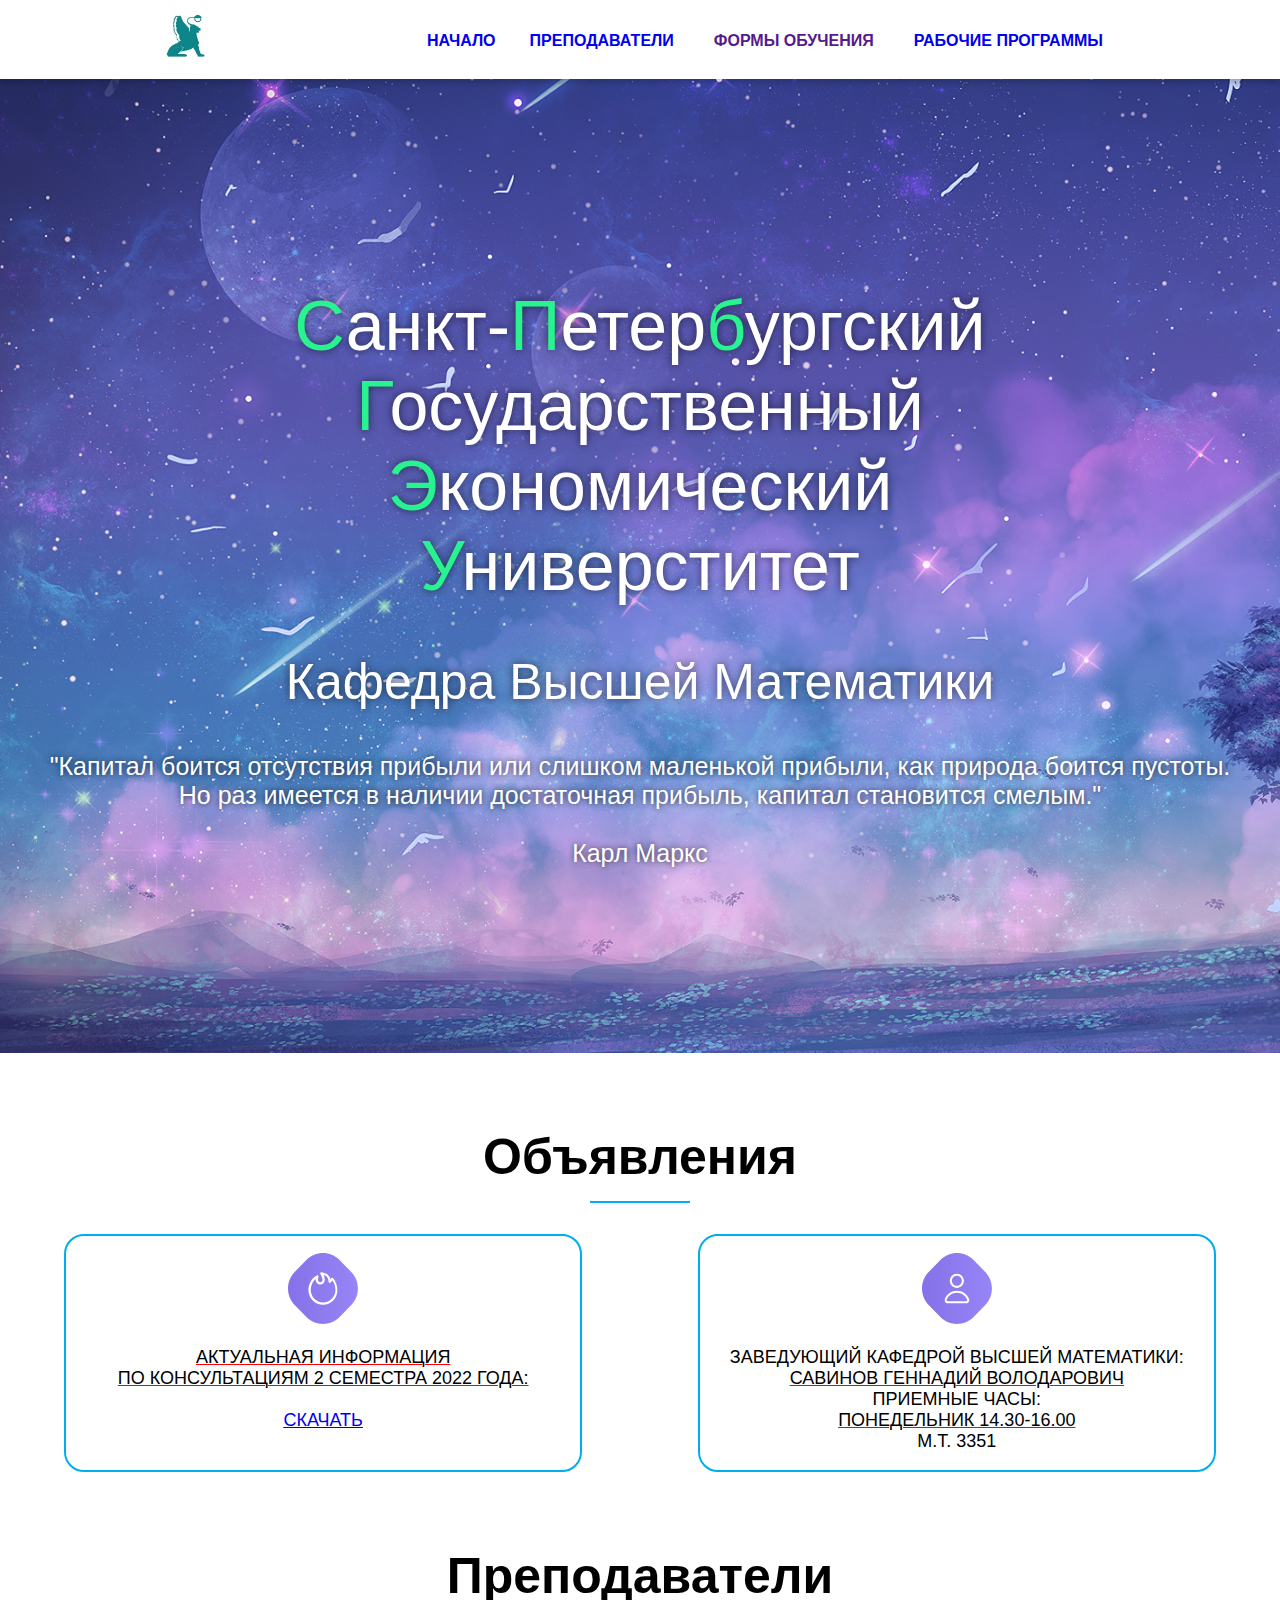
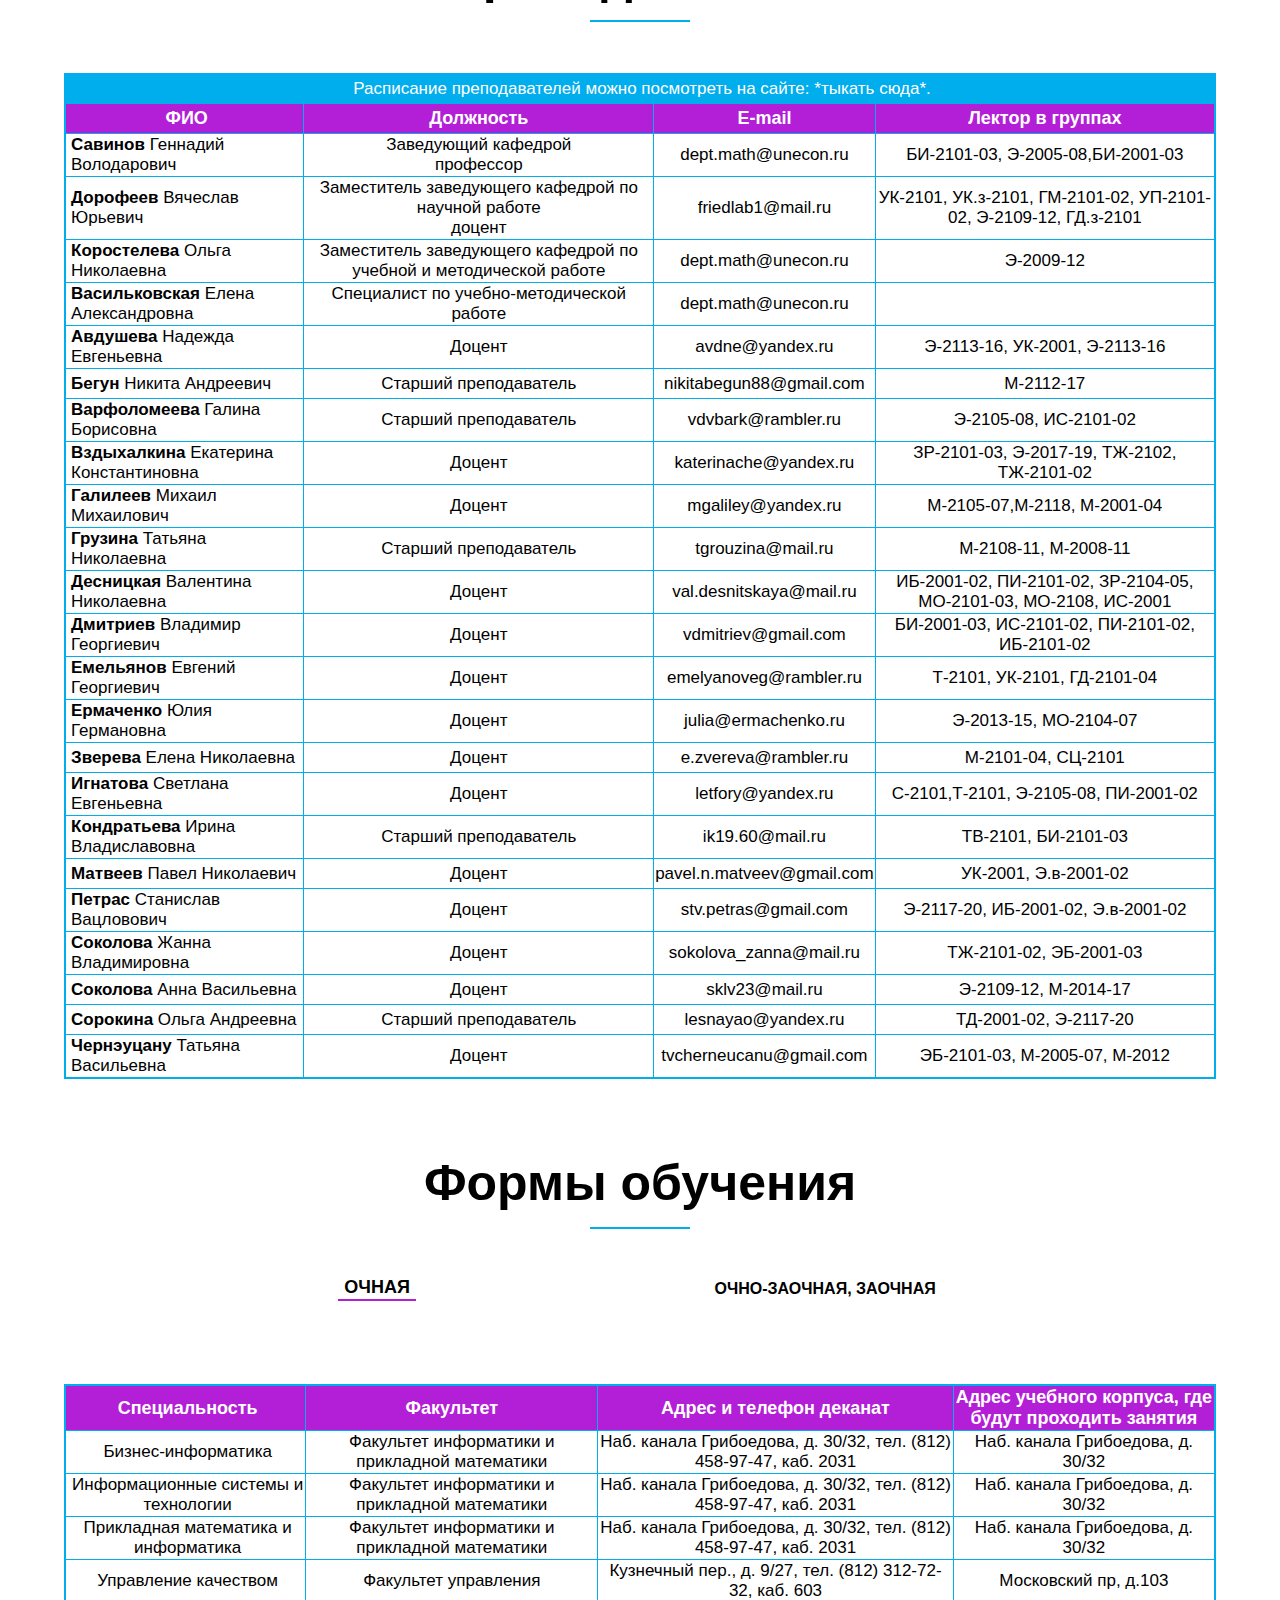
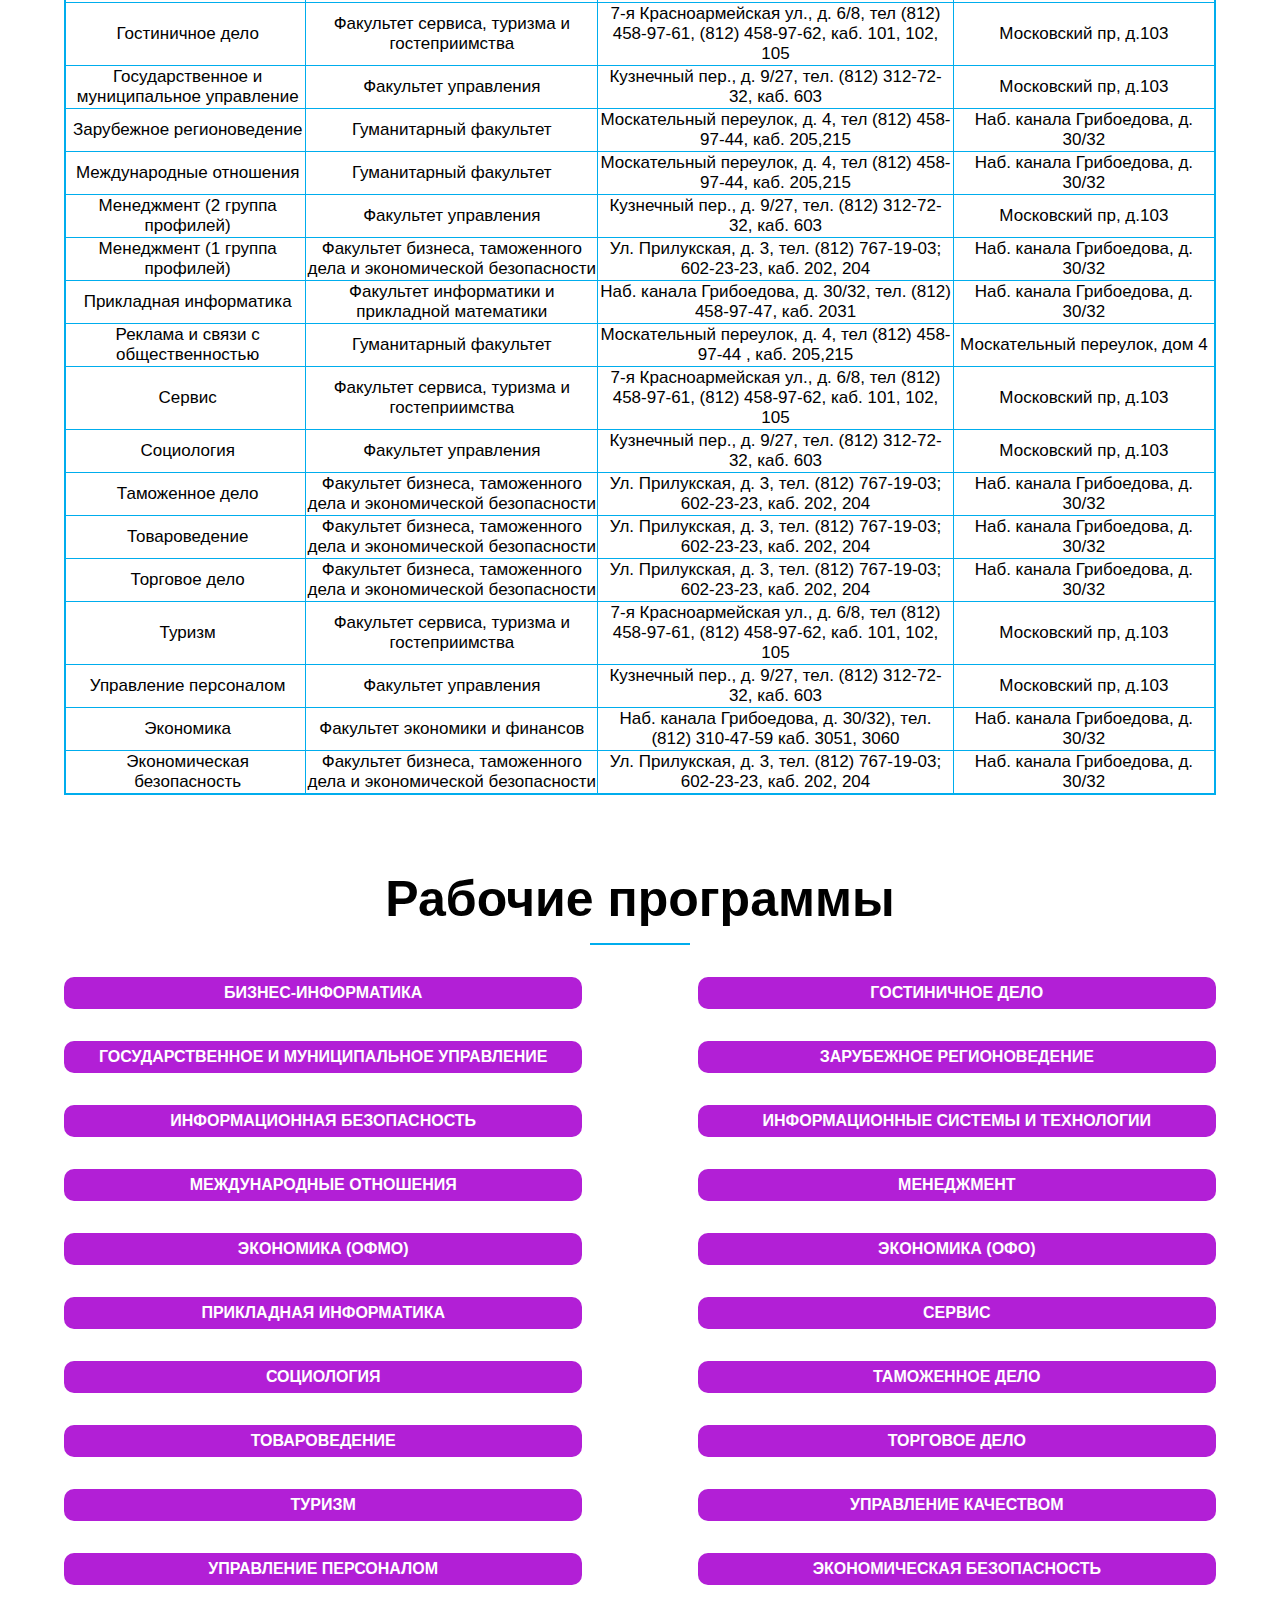
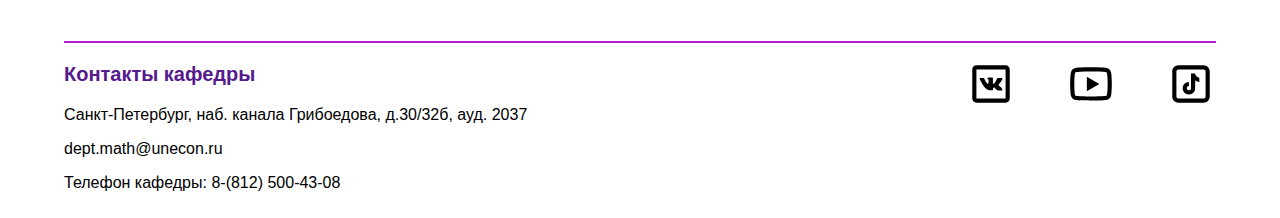
==== index.html @ 814812c2 "Update index.html" ====
<!DOCTYPE html>
<html>

<head>
  <meta charset="utf-8">
  <meta name="viewport" content="width=device-width, initial-scale=1.0">
  <meta http-equiv="X-UA-Compatible" content="IE=edge">
  <link rel="stylesheet" href="style.css">
  <title>Кафедра высшей математики СПб ГЭУ</title>
  <base target="_blank">
</head>

<body>
  <div id="welcome"></div>
  <div class="header__Container">
    <div class="header">
      <div class="header__logo">
        <img src="pictures/logo.jpg" alt="Лого" height="75">
      </div>
      <div class="header__menu">
        <ul>
          <li>
            <a href="#welcome" target="_self">Начало</a>
          </li>
          <!-- <li>
                            <a href="#raspisanie">Графики сдач</a>
                        </li> -->
          <li>
            <a href="#teachers" target="_self">Преподаватели</a>
          </li>
          <li>
            <div class="dropdown">
              <button>Формы обучения</button>
              <div class="dropdown__content">
                <a href="#educationForms" target="_self" onclick="ochnaya()">Очная</a>
                <a href="#educationForms" target="_self" onclick="zaochnaya()">Заочная</a>
                <a href="#educationForms" target="_self" onclick="zaochnaya()">Очно-заочная</a>
              </div>
            </div>

            <!--<a href="">Формы обучения</a>-->
          </li>
          <li>
            <a href="#workingPrograms" target="_self">Рабочие программы</a>
          </li>
        </ul>
      </div>
    </div>
  </div>
  <div class="welcomeText">
    <h1>
      <span class="welcomeText__Decoration">С</span>анкт-<span class="welcomeText__Decoration">П</span>етер<span
        class="welcomeText__Decoration">б</span>ургский
      <br><span class="welcomeText__Decoration">Г</span>осударственный
      <br><span class="welcomeText__Decoration">Э</span>кономический
      <br><span class="welcomeText__Decoration">У</span>ниверститет
    </h1>
    <h2>Кафедра Высшей Математики</h2>
    <p>
      "Капитал боится отсутствия прибыли или слишком маленькой прибыли, как природа боится пустоты.
      <br>Но раз имеется в наличии достаточная прибыль, капитал становится смелым."
      <br><br>Карл Маркс
    </p>
  </div>
  <!-- <div class="raspisanie" id="raspisanie">
            <h2>
              Графики сдач
            </h2>
            <div class="underlineBlock"></div>
            <div class="raspisanie__navbar">
              <ul>
                <li>
                  <button class="active">
                    График сдачи КТ
                  </button>
                </li>
                <li>
                  <button>
                    График пересдачи КТ
                  </button>
                </li>
                <li>
                  <button>
                    График пересдачи КТ за предыдущие семестры
                  </button>
                </li>
                <li>
                  <button>
                    График пересдачи экзаменов за предыдущие семестры
                  </button>
                </li>
                <li>
                  <button>
                    График пересдачи
                  </button>
                </li>
              </ul>
            </div>
        </div> -->
  <div class="ads">
    <h2>
      Объявления
    </h2>
    <div class="underlineBlock"></div>
    <div class="ads__main">
      <div class="ads__main__part">
        <img src="pictures/image01.svg" alt="">
        <!-- <h3>
                        Объявление #1
                    </h3> -->
        <p class="redUnderline">
          АКТУАЛЬНАЯ ИНФОРМАЦИЯ<br> ПО КОНСУЛЬТАЦИЯМ 2 СЕМЕСТРА 2022 ГОДА:
          <br><br><a href="documents/Консультации 2 семестр 2022.pdf">СКАЧАТЬ</a>
        </p>
      </div>
      <div class="ads__main__part">
        <img src="pictures/image04.svg" alt="">
        <!-- <h3>
                        Объявление #2
                    </h3> -->
        <p>
          ЗАВЕДУЮЩИЙ КАФЕДРОЙ ВЫСШЕЙ МАТЕМАТИКИ:<br>
          <span class="redUnderline">САВИНОВ ГЕННАДИЙ ВОЛОДАРОВИЧ</span><br>
          ПРИЕМНЫЕ ЧАСЫ:<br>
          <span class="redUnderline">ПОНЕДЕЛЬНИК 14.30-16.00</span><br>
          М.Т. 3351
        </p>
      </div>
    </div>
  </div>
  <div id="teachers"></div>
  <div class="teachers">
    <h2>
      Преподаватели
    </h2>
    <div class="underlineBlock"></div>
    <table class="teachers-table">
      <tr class="teachers-table-top">
        <td colspan="4" style="text-align: center;">Расписание преподавателей можно посмотреть на сайте: <a
            href="https://rasp.unecon.ru/raspisanie.php">*тыкать сюда*</a>.</td>
      </tr>
      <tr class="main-stroke">
        <td style="text-align: center;">ФИО</td>
        <td>Должность</td>
        <td>E-mail</td>
        <td>Лектор в группах</td>
      </tr>
      <tr>
        <td><span class="bold">Савинов</span> Геннадий Володарович</td>
        <td>Заведующий кафедрой<br>профессор</td>
        <td>dept.math@unecon.ru</td>
        <td>БИ-2101-03, Э-2005-08,БИ-2001-03 </td>
      </tr>
      <tr>
        <td><span class="bold">Дорофеев</span> Вячеслав Юрьевич</td>
        <td>Заместитель заведующего кафедрой по научной работе<br>доцент</td>
        <td>friedlab1@mail.ru</td>
        <td>УК-2101, УК.з-2101, ГМ-2101-02, УП-2101-02, Э-2109-12, ГД.з-2101</td>
      </tr>
      <tr>
        <td><span class="bold">Коростелева</span> Ольга Николаевна</td>
        <td>Заместитель заведующего кафедрой по учебной и методической работе</td>
        <td>dept.math@unecon.ru</td>
        <td>Э-2009-12</td>
      </tr>
      <tr>
        <td><span class="bold">Васильковская</span> Елена Александровна</td>
        <td>Специалист по учебно-методической работе</td>
        <td>dept.math@unecon.ru</td>
        <td></td>
      </tr>
      <tr>
        <td><span class="bold">Авдушева</span> Надежда Евгеньевна</td>
        <td>Доцент</td>
        <td>avdne@yandex.ru</td>
        <td>Э-2113-16, УК-2001, Э-2113-16</td>
      </tr>
      <tr>
        <td><span class="bold">Бегун</span> Никита Андреевич</td>
        <td>Старший преподаватель</td>
        <td>nikitabegun88@gmail.com</td>
        <td>М-2112-17</td>
      </tr>
      <tr>
        <td><span class="bold">Варфоломеева</span> Галина Борисовна</td>
        <td>Старший преподаватель</td>
        <td>vdvbark@rambler.ru</td>
        <td>Э-2105-08, ИС-2101-02</td>
      </tr>
      <tr>
        <td><span class="bold">Вздыхалкина</span> Екатерина Константиновна</td>
        <td>Доцент</td>
        <td>katerinache@yandex.ru</td>
        <td>ЗР-2101-03, Э-2017-19, ТЖ-2102, ТЖ-2101-02</td>
      </tr>
      <tr>
        <td><span class="bold">Галилеев</span> Михаил Михаилович</td>
        <td>Доцент</td>
        <td>mgaliley@yandex.ru</td>
        <td>М-2105-07,М-2118, М-2001-04</td>
      </tr>
      <tr>
        <td><span class="bold">Грузина</span> Татьяна Николаевна</td>
        <td>Старший преподаватель</td>
        <td>tgrouzina@mail.ru</td>
        <td>М-2108-11, М-2008-11</td>
      </tr>
      <tr>
        <td><span class="bold">Десницкая</span> Валентина Николаевна</td>
        <td>Доцент</td>
        <td>val.desnitskaya@mail.ru</td>
        <td>ИБ-2001-02, ПИ-2101-02, ЗР-2104-05, МО-2101-03, МО-2108, ИС-2001</td>
      </tr>
      <tr>
        <td><span class="bold">Дмитриев</span> Владимир Георгиевич</td>
        <td>Доцент</td>
        <td>vdmitriev@gmail.com</td>
        <td>БИ-2001-03, ИС-2101-02, ПИ-2101-02, ИБ-2101-02</td>
      </tr>
      <tr>
        <td><span class="bold">Емельянов</span> Евгений Георгиевич</td>
        <td>Доцент</td>
        <td>emelyanoveg@rambler.ru</td>
        <td>Т-2101, УК-2101, ГД-2101-04</td>
      </tr>
      <tr>
        <td><span class="bold">Ермаченко</span> Юлия Германовна</td>
        <td>Доцент</td>
        <td>julia@ermachenko.ru</td>
        <td>Э-2013-15, МО-2104-07</td>
      </tr>
      <tr>
        <td><span class="bold">Зверева</span> Елена Николаевна</td>
        <td>Доцент</td>
        <td>e.zvereva@rambler.ru</td>
        <td>М-2101-04, СЦ-2101</td>
      </tr>
      <tr>
        <td><span class="bold">Игнатова</span> Светлана Евгеньевна</td>
        <td>Доцент</td>
        <td>letfory@yandex.ru</td>
        <td>С-2101,Т-2101, Э-2105-08, ПИ-2001-02</td>
      </tr>
      <tr>
        <td><span class="bold">Кондратьева</span> Ирина Владиславовна</td>
        <td>Старший преподаватель</td>
        <td>ik19.60@mail.ru</td>
        <td>ТВ-2101, БИ-2101-03</td>
      </tr>
      <tr>
        <td><span class="bold">Матвеев</span> Павел Николаевич</td>
        <td>Доцент</td>
        <td>pavel.n.matveev@gmail.com</td>
        <td>УК-2001, Э.в-2001-02</td>
      </tr>
      <tr>
        <td><span class="bold">Петрас</span> Станислав Вацловович</td>
        <td>Доцент</td>
        <td>stv.petras@gmail.com</td>
        <td>Э-2117-20, ИБ-2001-02, Э.в-2001-02</td>
      </tr>
      <tr>
        <td><span class="bold">Соколова</span> Жанна Владимировна</td>
        <td>Доцент</td>
        <td>sokolova_zanna@mail.ru</td>
        <td>ТЖ-2101-02, ЭБ-2001-03</td>
      </tr>
      <tr>
        <td><span class="bold">Соколова</span> Анна Васильевна</td>
        <td>Доцент</td>
        <td>sklv23@mail.ru</td>
        <td>Э-2109-12, М-2014-17</td>
      </tr>
      <tr>
        <td><span class="bold">Сорокина</span> Ольга Андреевна</td>
        <td>Старший преподаватель</td>
        <td>lesnayao@yandex.ru</td>
        <td>ТД-2001-02, Э-2117-20</td>
      </tr>
      <tr>
        <td><span class="bold">Чернэуцану</span> Татьяна Васильевна</td>
        <td>Доцент</td>
        <td>tvcherneucanu@gmail.com</td>
        <td>ЭБ-2101-03, М-2005-07, М-2012</td>
      </tr>
    </table>
    <table class="teachers-table2">
      <tr class="main-stroke">
        <td>
          <p>ФИО</p>
          <p>Должность</p>
          <p>E-mail</p>
          <p>Лектор в группах</p>
        </td>
        <tr>
          <td>
            <p>Савинов Геннадий Володарович</p>
            <p><img src="pictures/icons-portfel.png" alt="">Заведующий кафедрой профессор</p>
            <p><img src="pictures/icons-email.png" alt="">dept.math@unecon.ru</p>
            <p><img src="pictures/icons-news.png" alt="">БИ-2101-03, Э-2005-08,БИ-2001-03</p>
          </td>
        </tr>
        <tr>
          <td>
            <p>Дорофеев Вячеслав Юрьевич</p>
            <p><img src="pictures/icons-portfel.png" alt="">Заместитель заведующего кафедрой по научной работе доцент</p>
            <p><img src="pictures/icons-email.png" alt="">friedlab1@mail.ru</p>
            <p><img src="pictures/icons-news.png" alt="">УК-2101, УК.з-2101, ГМ-2101-02, УП-2101-02, Э-2109-12, ГД.з-2101</p>
          </td>
        </tr>
        <tr>
          <td>
            <p>Коростелева Ольга Николаевна</p>
            <p><img src="pictures/icons-portfel.png" alt="">Заместитель заведующего кафедрой по учебной и методической работе</p>
            <p><img src="pictures/icons-email.png" alt="">dept.math@unecon.ru</p>
            <p><img src="pictures/icons-news.png" alt="">Э-2009-12</p>
          </td>
        </tr>
        <tr>
          <td>
            <p>Васильковская Елена Александровна</p>
            <p><img src="pictures/icons-portfel.png" alt="">Специалист по учебно-методической работе</p>
            <p><img src="pictures/icons-email.png" alt="">dept.math@unecon.ru</p>
            <!-- <p><img src="pictures/icons-news.png" alt=""></p> -->
          </td>
        </tr>
        <tr>
          <td>
            <p>Авдушева Надежда Евгеньевна</p>
            <p><img src="pictures/icons-portfel.png" alt="">Доцент</p>
            <p><img src="pictures/icons-email.png" alt="">avdne@yandex.ru</p>
            <p><img src="pictures/icons-news.png" alt="">Э-2113-16, УК-2001, Э-2113-16</p>
          </td>
        </tr>
        <tr>
          <td>
            <p>Бегун Никита Андреевич</p>
            <p><img src="pictures/icons-portfel.png" alt="">Старший преподаватель</p>
            <p><img src="pictures/icons-email.png" alt="">nikitabegun88@gmail.com</p>
            <p><img src="pictures/icons-news.png" alt="">М-2112-17</p>
          </td>
        </tr>
        <tr>
          <td>
            <p>Варфоломеева Галина Борисовна</p>
            <p><img src="pictures/icons-portfel.png" alt="">Старший преподаватель	</p>
            <p><img src="pictures/icons-email.png" alt="">vdvbark@rambler.ru</p>
            <p><img src="pictures/icons-news.png" alt="">Э-2105-08, ИС-2101-02</p>
          </td>
        </tr>
        <tr>
          <td>
            <p>Вздыхалкина Екатерина Константиновна</p>
            <p><img src="pictures/icons-portfel.png" alt="">Доцент</p>
            <p><img src="pictures/icons-email.png" alt="">katerinache@yandex.ru</p>
            <p><img src="pictures/icons-news.png" alt="">ЗР-2101-03, Э-2017-19, ТЖ-2102, ТЖ-2101-02</p>
          </td>
        </tr>
        <tr>
          <td>
            <p>Галилеев Михаил Михаилович</p>
            <p><img src="pictures/icons-portfel.png" alt="">Доцент</p>
            <p><img src="pictures/icons-email.png" alt="">mgaliley@yandex.ru</p>
            <p><img src="pictures/icons-news.png" alt="">М-2105-07,М-2118, М-2001-04</p>
          </td>
        </tr>
        <tr>
          <td>
            <p>Грузина Татьяна Николаевна</p>
            <p><img src="pictures/icons-portfel.png" alt="">Старший преподаватель</p>
            <p><img src="pictures/icons-email.png" alt="">tgrouzina@mail.ru</p>
            <p><img src="pictures/icons-news.png" alt="">М-2108-11, М-2008-11</p>
          </td>
        </tr>
        <tr>
          <td>
            <p>Десницкая Валентина Николаевна</p>
            <p><img src="pictures/icons-portfel.png" alt="">Доцент</p>
            <p><img src="pictures/icons-email.png" alt="">val.desnitskaya@mail.ru</p>
            <p><img src="pictures/icons-news.png" alt="">ИБ-2001-02, ПИ-2101-02, ЗР-2104-05, МО-2101-03, МО-2108, ИС-2001</p>
          </td>
        </tr>
        <tr>
          <td>
            <p>Дмитриев Владимир Георгиевич</p>
            <p><img src="pictures/icons-portfel.png" alt="">Доцент</p>
            <p><img src="pictures/icons-email.png" alt="">vdmitriev@gmail.com	</p>
            <p><img src="pictures/icons-news.png" alt="">БИ-2001-03, ИС-2101-02, ПИ-2101-02, ИБ-2101-02</p>
          </td>
        </tr>
        <tr>
          <td>
            <p>Емельянов Евгений Георгиевич</p>
            <p><img src="pictures/icons-portfel.png" alt="">Доцент</p>
            <p><img src="pictures/icons-email.png" alt="">emelyanoveg@rambler.ru</p>
            <p><img src="pictures/icons-news.png" alt="">Т-2101, УК-2101, ГД-2101-04</p>
          </td>
        </tr>
        <tr>
          <td>
            <p>Ермаченко Юлия Германовна</p>
            <p><img src="pictures/icons-portfel.png" alt="">Доцент</p>
            <p><img src="pictures/icons-email.png" alt="">julia@ermachenko.ru</p>
            <p><img src="pictures/icons-news.png" alt="">Э-2013-15, МО-2104-07</p>
          </td>
        </tr>
        <tr>
          <td>
            <p>Зверева Елена Николаевна</p>
            <p><img src="pictures/icons-portfel.png" alt="">Доцент</p>
            <p><img src="pictures/icons-email.png" alt="">e.zvereva@rambler.ru</p>
            <p><img src="pictures/icons-news.png" alt="">М-2101-04, СЦ-2101</p>
          </td>
        </tr>
        <tr>
          <td>
            <p>Игнатова Светлана Евгеньевна</p>
            <p><img src="pictures/icons-portfel.png" alt="">Доцент</p>
            <p><img src="pictures/icons-email.png" alt="">letfory@yandex.ru</p>
            <p><img src="pictures/icons-news.png" alt="">С-2101,Т-2101, Э-2105-08, ПИ-2001-02</p>
          </td>
        </tr>
        <tr>
          <td>
            <p>Кондратьева Ирина Владиславовна</p>
            <p><img src="pictures/icons-portfel.png" alt="">Старший преподаватель</p>
            <p><img src="pictures/icons-email.png" alt="">ik19.60@mail.ru</p>
            <p><img src="pictures/icons-news.png" alt="">ТВ-2101, БИ-2101-03</p>
          </td>
        </tr>
        <tr>
          <td>
            <p>Матвеев Павел Николаевич</p>
            <p><img src="pictures/icons-portfel.png" alt="">Доцент</p>
            <p><img src="pictures/icons-email.png" alt="">pavel.n.matveev@gmail.com</p>
            <p><img src="pictures/icons-news.png" alt="">УК-2001, Э.в-2001-02</p>
          </td>
        </tr>
        <tr>
          <td>
            <p>Петрас Станислав Вацловович</p>
            <p><img src="pictures/icons-portfel.png" alt="">Доцент</p>
            <p><img src="pictures/icons-email.png" alt="">stv.petras@gmail.com</p>
            <p><img src="pictures/icons-news.png" alt="">Э-2117-20, ИБ-2001-02, Э.в-2001-02</p>
          </td>
        </tr>
        <tr>
          <td>
            <p>Соколова Жанна Владимировна</p>
            <p><img src="pictures/icons-portfel.png" alt="">Доцент</p>
            <p><img src="pictures/icons-email.png" alt="">sokolova_zanna@mail.ru</p>
            <p><img src="pictures/icons-news.png" alt="">ТЖ-2101-02, ЭБ-2001-03</p>
          </td>
        </tr>
        <tr>
          <td>
            <p>Соколова Анна Васильевна</p>
            <p><img src="pictures/icons-portfel.png" alt="">Доцент</p>
            <p><img src="pictures/icons-email.png" alt="">sklv23@mail.ru</p>
            <p><img src="pictures/icons-news.png" alt="">Э-2109-12, М-2014-17</p>
          </td>
        </tr>
        <tr>
          <td>
            <p>Сорокина Ольга Андреевна</p>
            <p><img src="pictures/icons-portfel.png" alt="">Старший преподаватель</p>
            <p><img src="pictures/icons-email.png" alt="">lesnayao@yandex.ru</p>
            <p><img src="pictures/icons-news.png" alt="">ТД-2001-02, Э-2117-20</p>
          </td>
        </tr>
        <tr>
          <td>
            <p>Чернэуцану Татьяна Васильевна</p>
            <p><img src="pictures/icons-portfel.png" alt="">Доцент</p>
            <p><img src="pictures/icons-email.png" alt="">Доцент</p>
            <p><img src="pictures/icons-news.png" alt="">ЭБ-2101-03, М-2005-07, М-2012</p>
          </td>
        </tr>
      </tr>
    </table>
  </div>
  <div id="educationForms"></div>
  <div class="educationForms">
    <h2>
      Формы обучения
    </h2>
    <div class="underlineBlock"></div>
    <div class="educationForms__navbar">
      <button id="ochnaya" class="educationForms__navbar__button" onclick="ochnaya()">Очная</button>
      <button id="zaochnaya" class="educationForms__navbar__button nonActiveButton" onclick="zaochnaya()">Очно-заочная,
        заочная</button>
    </div>
    <div class="ochnaya" id="ochnaya__info">
      <table class="ochnaya-table">
        <tr class="main-stroke">
          <td>Специальность</td>
          <td>Факультет</td>
          <td>Адрес и телефон деканат</td>
          <td>Адрес учебного корпуса, где будут проходить занятия</td>
        </tr>
        <tr>
          <td>Бизнес-информатика</td>
          <td>Факультет информатики и прикладной математики</td>
          <td>Наб. канала Грибоедова, д. 30/32, тел. (812) 458-97-47, каб. 2031</td>
          <td>Наб. канала Грибоедова, д. 30/32</td>
        </tr>
        <tr>
          <td>Информационные системы и технологии</td>
          <td>Факультет информатики и прикладной математики</td>
          <td>Наб. канала Грибоедова, д. 30/32, тел. (812) 458-97-47, каб. 2031</td>
          <td>Наб. канала Грибоедова, д. 30/32</td>
        </tr>
        <tr>
          <td>Прикладная математика и информатика</td>
          <td>Факультет информатики и прикладной математики</td>
          <td>Наб. канала Грибоедова, д. 30/32, тел. (812) 458-97-47, каб. 2031</td>
          <td>Наб. канала Грибоедова, д. 30/32</td>
        </tr>
        <tr>
          <td>Управление качеством</td>
          <td>Факультет управления</td>
          <td>Кузнечный пер., д. 9/27, тел. (812) 312-72-32, каб. 603</td>
          <td>Московский пр, д.103</td>
        </tr>
        <tr>
          <td>Гостиничное дело</td>
          <td>Факультет сервиса, туризма и гостеприимства</td>
          <td>7-я Красноармейская ул., д. 6/8, тел (812) 458-97-61, (812) 458-97-62, каб. 101, 102, 105</td>
          <td>Московский пр, д.103</td>
        </tr>
        <tr>
          <td>Государственное и муниципальное управление</td>
          <td>Факультет управления</td>
          <td>Кузнечный пер., д. 9/27, тел. (812) 312-72-32, каб. 603</td>
          <td>Московский пр, д.103</td>
        </tr>
        <tr>
          <td>Зарубежное регионоведение</td>
          <td>Гуманитарный факультет</td>
          <td>Москательный переулок, д. 4, тел (812) 458-97-44, каб. 205,215</td>
          <td>Наб. канала Грибоедова, д. 30/32</td>
        </tr>
        <tr>
          <td>Международные отношения</td>
          <td>Гуманитарный факультет</td>
          <td>Москательный переулок, д. 4, тел (812) 458-97-44, каб. 205,215</td>
          <td>Наб. канала Грибоедова, д. 30/32</td>
        </tr>
        <tr>
          <td>Менеджмент (2 группа профилей)</td>
          <td>Факультет управления</td>
          <td>Кузнечный пер., д. 9/27, тел. (812) 312-72-32, каб. 603</td>
          <td>Московский пр, д.103</td>
        </tr>
        <tr>
          <td>Менеджмент (1 группа профилей)</td>
          <td>Факультет бизнеса, таможенного дела и экономической безопасности</td>
          <td>Ул. Прилукская, д. 3, тел. (812) 767-19-03; 602-23-23, каб. 202, 204</td>
          <td>Наб. канала Грибоедова, д. 30/32</td>
        </tr>
        <tr>
          <td>Прикладная информатика</td>
          <td>Факультет информатики и прикладной математики</td>
          <td>Наб. канала Грибоедова, д. 30/32, тел. (812) 458-97-47, каб. 2031</td>
          <td>Наб. канала Грибоедова, д. 30/32</td>
        </tr>
        <tr>
          <td>Реклама и связи с общественностью</td>
          <td>Гуманитарный факультет</td>
          <td>Москательный переулок, д. 4, тел (812) 458-97-44 , каб. 205,215</td>
          <td>Москательный переулок, дом 4</td>
        </tr>
        <tr>
          <td>Сервис</td>
          <td>Факультет сервиса, туризма и гостеприимства</td>
          <td>7-я Красноармейская ул., д. 6/8, тел (812) 458-97-61, (812) 458-97-62, каб. 101, 102, 105</td>
          <td>Московский пр, д.103</td>
        </tr>
        <tr>
          <td>Социология</td>
          <td>Факультет управления</td>
          <td>Кузнечный пер., д. 9/27, тел. (812) 312-72-32, каб. 603</td>
          <td>Московский пр, д.103</td>
        </tr>
        <tr>
          <td>Таможенное дело</td>
          <td>Факультет бизнеса, таможенного дела и экономической безопасности</td>
          <td>Ул. Прилукская, д. 3, тел. (812) 767-19-03; 602-23-23, каб. 202, 204</td>
          <td>Наб. канала Грибоедова, д. 30/32</td>
        </tr>
        <tr>
          <td>Товароведение</td>
          <td>Факультет бизнеса, таможенного дела и экономической безопасности</td>
          <td>Ул. Прилукская, д. 3, тел. (812) 767-19-03; 602-23-23, каб. 202, 204</td>
          <td>Наб. канала Грибоедова, д. 30/32</td>
        </tr>
        <tr>
          <td>Торговое дело</td>
          <td>Факультет бизнеса, таможенного дела и экономической безопасности</td>
          <td>Ул. Прилукская, д. 3, тел. (812) 767-19-03; 602-23-23, каб. 202, 204</td>
          <td>Наб. канала Грибоедова, д. 30/32</td>
        </tr>
        <tr>
          <td>Туризм</td>
          <td>Факультет сервиса, туризма и гостеприимства</td>
          <td>7-я Красноармейская ул., д. 6/8, тел (812) 458-97-61, (812) 458-97-62, каб. 101, 102, 105</td>
          <td>Московский пр, д.103</td>
        </tr>
        <tr>
          <td>Управление персоналом</td>
          <td>Факультет управления</td>
          <td>Кузнечный пер., д. 9/27, тел. (812) 312-72-32, каб. 603</td>
          <td>Московский пр, д.103</td>
        </tr>
        <tr>
          <td>Экономика</td>
          <td>Факультет экономики и финансов</td>
          <td>Наб. канала Грибоедова, д. 30/32), тел. (812) 310-47-59 каб. 3051, 3060</td>
          <td>Наб. канала Грибоедова, д. 30/32</td>
        </tr>
        <tr>
          <td>Экономическая безопасность</td>
          <td>Факультет бизнеса, таможенного дела и экономической безопасности</td>
          <td>Ул. Прилукская, д. 3, тел. (812) 767-19-03; 602-23-23, каб. 202, 204</td>
          <td>Наб. канала Грибоедова, д. 30/32</td>
        </tr>
      </table>
    </div>
    <div class="zaochnaya displayNone" id="zaochnaya__info">
      <p class="italic bold">I,II (осень) семестры 2021 -2022 г.г.</p>
      <p>На экзамен необходимо прийти с документом, удостоверяющим личность, и принести <span class="bold">бумагу и
          ручку</span>. Экзамен проходит в виде <span class="bold">теста</span>, по которому можно набрать не более 100
        баллов. На всех бланках ответа необходимо указать Ф. И. О., № группы и вариант теста. Ответы указываются на
        первом листке бумаги в таблице, которая рисуется самостоятельно. К приведённым ответам требуется решение. <span
          class="italic">(Для задачи - последняя часть - решение обязательно, иначе весь тест может быть аннулирован. В
          других частях пояснение решения позволяет получить максимальный балл - максимальный балл указан для каждого
          вопроса.)</span> Экзаменационная оценка выставляется по правилу: если балл меньше 55, то - неуд, если меньше
        70, но больше 54, то - уд., если меньше 85, но больше 69, то - хорошо, начиная с 85 - отл.</p>
      <p>Примерные тесты: 1). <a href="documents/заочное отделение/linalg0.pdf">Линейная алгебра.</a> 2). <a
          href="documents/заочное отделение/ma1obr.pdf">Математический анализ I.</a> ; <a
          href="documents/заочное отделение/2tzao1kma.pdf">Математический
          анализ II</a> . <a href="documents/заочное отделение/tv0obr.pdf">Теория вероятностей и
          математическая статистика.</a> 5). <a href="documents/заочное отделение/matprog0.pdf">Методы оптимальных
          решений.</a></p>
      <p><a href="documents/заочное отделение/obrtitlist.pdf">Образец</a> <span class="italic">оформления <span
            class="bold">титульного
            листа</span> домашней контрольной работы.</span></p>
      <p class="bold">1. Контрольные задания и методические указания по <a
          href="documents/заочное отделение/s1_5.pdf">линейной
          алгебре</a>.</p>
      <p class="bold">2 . Контрольные задания и методические указания по <a
          href="documents/заочное отделение/s2_5.pdf">математическому
          анализу</a>: в контрольной работе по <a href="documents/заочное отделение/s2_5.pdf">математическому анализу
          I</a> необходимо
        выполнить только задания 1-10 (вычислить предел), 2-20 (найти дифференциал), 21-30 (исследовать и построить
        график); в контрольной работе по <a href="documents/заочное отделение/s2_5.pdf">математическому анализу II</a>
        необходимо
        выполнить только задания 31-40, 41-50, 51-60, 61-70.</p>
      <p class="bold">3. Контрольные задания и методические указания по <a
          href="documents/заочное отделение/met_ver.pdf">теории
          вероятностей</a>.</p>
      <p class="bold">4. Контрольные задания и методические указания по <a
          href="documents/заочное отделение/met_matprog_zao.pdf">методам
          оптимальных решений</a>.</p>
      <p class="bold">5. Контрольные задания и методические указания <a
          href="documents/заочное отделение/zaogmz.pdf">ГМЗ</a>.</p>
      <p><span class="bold">6. Контрольные задания и методические указания по <a
            href="documents/заочное отделение/menedj.pdf">Математике</a> для факультета Менеджмент 1 курс, 1
          семестр</span> (см. выше в
        п. п. 1, 2 метод. указания к решению задач).</p>
    </div>
  </div>
  <div id="workingPrograms"></div>
  <div class="workingPrograms">
    <h2>
      Рабочие программы
    </h2>
    <div class="underlineBlock"></div>
    <div class="workingPrograms__main">
      <div class="workingPrograms__main__part">
        <button class="workingPrograms__button">Бизнес-информатика</button>
        <div class="workingPrograms__main__part__list displayNone">
          <p><a href="documents/Рабочие программы/Бизнес-информатика/Дискретная математика.pdf">Дискретная
              математика</a></p>
          <p><a href="documents/Рабочие программы/Бизнес-информатика/Линейная алгебра.pdf">Линейная алгебра</a></p>
          <p><a
              href="documents/Рабочие программы/Бизнес-информатика/Дифференциальные и разностные уравнения.pdf">Дифференциальные
              и разностные уравнения</a></p>
          <p><a href="documents/Рабочие программы/Бизнес-информатика/Математический анализ.pdf">Математический
              анализ</a></p>
          <p><a href="documents/Рабочие программы/Бизнес-информатика/ТВ и МС.pdf">ТВ и МС</a></p>
        </div>
      </div>
      <div class="workingPrograms__main__part">
        <button class="workingPrograms__button">Гостиничное дело</button>
        <div class="workingPrograms__main__part__list displayNone">
          <p><a href="documents/Рабочие программы/Гостиничное дело/Математика ОФО.pdf">Математика ОФО</a></p>
          <p><a href="documents/Рабочие программы/Гостиничное дело/Математика ЗФО.pdf">Математика ЗФО</a></p>
          <p><a href="documents/Рабочие программы/Гостиничное дело/Теория массового обслуживания.pdf">Теория массового
              обслуживания</a></p>
        </div>
      </div>
      <div class="workingPrograms__main__part">
        <button class="workingPrograms__button">Государственное и муниципальное управление</button>
        <div class="workingPrograms__main__part__list displayNone">
          <p><a
              href="documents/Рабочие программы/Государственное и муниципальное управление/Математика.pdf">Математика</a>
          </p>
        </div>
      </div>
      <div class="workingPrograms__main__part">
        <button class="workingPrograms__button">Зарубежное регионоведение</button>
        <div class="workingPrograms__main__part__list displayNone">
          <p><a href="documents/Рабочие программы/Зарубежное регионоведение/Математика АТР.pdf">Математика АТР</a></p>
          <p><a href="documents/Рабочие программы/Зарубежное регионоведение/Математика ЗЕ.pdf">Математика ЗЕ</a></p>
          <p><a href="documents/Рабочие программы/Зарубежное регионоведение/Математика ЛА.pdf">Математика ЛА</a></p>
        </div>
      </div>
      <div class="workingPrograms__main__part">
        <button class="workingPrograms__button">Информационная безопасность</button>
        <div class="workingPrograms__main__part__list displayNone">
          <p><a href="documents/Рабочие программы/Информационная безопасность/Дискретная математика.pdf">Дискретная
              математика</a></p>
          <p><a href="documents/Рабочие программы/Информационная безопасность/Мат. логика и теория алгоритмов.pdf">Мат.
              логика и теория алгоритмов</a></p>
          <p><a
              href="documents/Рабочие программы/Информационная безопасность/Математика (Ан. геометрия, лин. алгебра).pdf">Математика
              (Ан. геометрия, лин. алгебра)</a></p>
          <p><a href="documents/Рабочие программы/Информационная безопасность/Случайные процессы.pdf">Случайные
              процессы</a></p>
          <p><a href="documents/Рабочие программы/Информационная безопасность/ТВ и МС.pdf">ТВ и МС</a></p>
        </div>
      </div>
      <div class="workingPrograms__main__part">
        <button class="workingPrograms__button">Информационные системы и технологии</button>
        <div class="workingPrograms__main__part__list displayNone">
          <p><a href="documents/Рабочие программы/Информационные системы и технологии/Линейная алгебра.pdf">Линейная
              алгебра</a></p>
          <p><a
              href="documents/Рабочие программы/Информационные системы и технологии/Математический анализ.pdf">Математический
              анализ</a></p>
          <p><a href="documents/Рабочие программы/Информационные системы и технологии/ТВ и МС.pdf">ТВ и МС</a></p>
        </div>
      </div>
      <div class="workingPrograms__main__part">
        <button class="workingPrograms__button">Международные отношения</button>
        <div class="workingPrograms__main__part__list displayNone">
          <p><a href="documents/Рабочие программы/Международные отношения/Основы математического анализа.pdf">Основы
              математического анализа</a></p>
        </div>
      </div>
      <div class="workingPrograms__main__part">
        <button class="workingPrograms__button">Менеджмент</button>
        <div class="workingPrograms__main__part__list displayNone">
          <p><a href="documents/Рабочие программы/Менеджмент/Математика очное.pdf">Математика очное</a></p>
          <p><a href="documents/Рабочие программы/Менеджмент/Математика очно-заочное.pdf">Математика очно-заочное</a>
          </p>
          <p><a href="documents/Рабочие программы/Менеджмент/ТВ и МС очное.pdf">ТВ и МС очное</a></p>
          <p><a href="documents/Рабочие программы/Менеджмент/ТВ и МС очно-заочное.pdf">ТВ и МС очно-заочное</a></p>
        </div>
      </div>
      <div class="workingPrograms__main__part">
        <button class="workingPrograms__button">Экономика (ОФМО)</button>
        <div class="workingPrograms__main__part__list displayNone">
          <p><a href="documents/Рабочие программы/ОЗФО/Линейная алгебра.pdf">Линейная алгебра</a></p>
          <p><a href="documents/Рабочие программы/ОЗФО/Математический анализ.pdf">Математический анализ</a></p>
          <p><a href="documents/Рабочие программы/ОЗФО/Методы оптимальных решений.pdf">Методы оптимальных решений</a>
          </p>
          <p><a href="documents/Рабочие программы/ОЗФО/Теория вероятностей.pdf">Теория вероятностей</a></p>
        </div>
      </div>
      <div class="workingPrograms__main__part">
        <button class="workingPrograms__button">Экономика (ОФО)</button>
        <div class="workingPrograms__main__part__list displayNone">
          <p><a href="documents/Рабочие программы/ОФО/Линейная алгебра.pdf">Линейная алгебра</a></p>
          <p><a href="documents/Рабочие программы/ОФО/Математический анализ.pdf">Математический анализ</a></p>
          <p><a href="documents/Рабочие программы/ОФО/Методы оптимальных решений.pdf">Методы оптимальных решений</a>
          </p>
          <p><a href="documents/Рабочие программы/ОФО/ТВ и МС.pdf">ТВ и МС</a></p>
        </div>
      </div>
      <div class="workingPrograms__main__part">
        <button class="workingPrograms__button">Прикладная информатика</button>
        <div class="workingPrograms__main__part__list displayNone">
          <p><a href="documents/Рабочие программы/Прикладная информатика/Дискретная математика.pdf">Дискретная
              математика</a></p>
          <p><a href="documents/Рабочие программы/Прикладная информатика/Линейная алгебра.pdf">Линейная алгебра</a>
          </p>
          <p><a href="documents/Рабочие программы/Прикладная информатика/Математический анализ.pdf">Математический
              анализ</a></p>
          <p><a href="documents/Рабочие программы/Прикладная информатика/ТВ и МС.pdf">ТВ и МС</a></p>
        </div>
      </div>
      <div class="workingPrograms__main__part">
        <button class="workingPrograms__button">Сервис</button>
        <div class="workingPrograms__main__part__list displayNone">
          <p><a href="documents/Рабочие программы/Сервис/Высшая математика ЗФО.pdf">Высшая математика ЗФО</a></p>
          <p><a href="documents/Рабочие программы/Сервис/Высшая математика КВД.pdf">Высшая математика КВД</a></p>
        </div>
      </div>
      <div class="workingPrograms__main__part">
        <button class="workingPrograms__button">Социология</button>
        <div class="workingPrograms__main__part__list displayNone">
          <p><a href="documents/Рабочие программы/Социология/Математика.pdf">Математика</a></p>
        </div>
      </div>
      <div class="workingPrograms__main__part">
        <button class="workingPrograms__button">Таможенное дело</button>
        <div class="workingPrograms__main__part__list displayNone">
          <p><a href="documents/Рабочие программы/Таможенное дело/Математика.pdf">Математика</a></p>
          <p><a href="documents/Рабочие программы/Таможенное дело/Теория вероятностей.pdf">Теория вероятностей</a></p>
        </div>
      </div>
      <div class="workingPrograms__main__part">
        <button class="workingPrograms__button">Товароведение</button>
        <div class="workingPrograms__main__part__list displayNone">
          <p><a href="documents/Рабочие программы/Товароведение/Математика.pdf">Математика</a></p>
        </div>
      </div>
      <div class="workingPrograms__main__part">
        <button class="workingPrograms__button">Торговое дело</button>
        <div class="workingPrograms__main__part__list displayNone">
          <p><a href="documents/Рабочие программы/Торговое дело/Математика.pdf">Математика</a></p>
        </div>
      </div>
      <div class="workingPrograms__main__part">
        <button class="workingPrograms__button">Туризм</button>
        <div class="workingPrograms__main__part__list displayNone">
          <p><a href="documents/Рабочие программы/Туризм/Высшая математика.pdf">Высшая математика</a></p>
        </div>
      </div>
      <div class="workingPrograms__main__part">
        <button class="workingPrograms__button">Управление качеством</button>
        <div class="workingPrograms__main__part__list displayNone">
          <p><a href="documents/Рабочие программы/Управление качеством/Математика ЗФО.pdf">Математика ЗФО</a></p>
          <p><a href="documents/Рабочие программы/Управление качеством/Математика ОФО.pdf">Математика ОФО</a></p>
        </div>
      </div>
      <div class="workingPrograms__main__part">
        <button class="workingPrograms__button">Управление персоналом</button>
        <div class="workingPrograms__main__part__list displayNone">
          <p><a href="documents/Рабочие программы/Управление персоналом/Математика.pdf">Математика</a></p>
        </div>
      </div>
      <div class="workingPrograms__main__part">
        <button class="workingPrograms__button">Экономическая безопасность</button>
        <div class="workingPrograms__main__part__list displayNone">
          <p><a href="documents/Рабочие программы/Экономическая безопасность/Математика.pdf">Математика</a></p>
        </div>
      </div>
    </div>
  </div>
  <div class="contactInfo">
    <div class="contactInfo__address">
      <h3 class="contactInfo__address__header">Контакты кафедры</h3>
      <p>Санкт-Петербург, наб. канала Грибоедова, д.30/32б, ауд. 2037</p>
      <p>dept.math@unecon.ru</p>
      <p>Телефон кафедры: 8-(812) 500-43-08</p>
    </div>
    <div class="contactInfo__socials">
      <a href="https://vk.com/unecon">
        <svg fill="#000000" xmlns="http://www.w3.org/2000/svg"  viewBox="0 0 24 24" width="50px" height="50px" class="vkIcon">
          <path d="M 5 3 C 3.895 3 3 3.895 3 5 L 3 19 C 3 20.105 3.895 21 5 21 L 19 21 C 20.105 21 21 20.105 21 19 L 21 5 C 21 3.895 20.105 3 19 3 L 5 3 z M 5 5 L 19 5 L 19 19 L 5 19 L 5 5 z M 11.791016 8.8574219 C 11.201016 8.8524219 10.700969 8.8600469 10.417969 8.9980469 C 10.229969 9.0900469 10.084828 9.2965937 10.173828 9.3085938 C 10.282828 9.3225937 10.529109 9.3746875 10.662109 9.5546875 C 10.831109 9.7856875 10.826172 10.304688 10.826172 10.304688 C 10.826172 10.304687 10.922656 11.732156 10.597656 11.910156 C 10.374656 12.032156 10.069109 11.784437 9.4121094 10.648438 C 9.0751094 10.065437 8.8222656 9.421875 8.8222656 9.421875 C 8.8222656 9.421875 8.7725469 9.3003281 8.6855469 9.2363281 C 8.5785469 9.1583281 8.4296875 9.1328125 8.4296875 9.1328125 L 6.859375 9.140625 C 6.859375 9.140625 6.6221563 9.1411406 6.5351562 9.2441406 C 6.4581563 9.3361406 6.5292969 9.5175781 6.5292969 9.5175781 C 6.5292969 9.5175781 7.7602969 12.386844 9.1542969 13.839844 C 10.433297 15.171844 11.882812 15.050781 11.882812 15.050781 L 12.541016 15.050781 C 12.541016 15.050781 12.740797 15.062125 12.841797 14.953125 C 12.934797 14.852125 12.931641 14.695312 12.931641 14.695312 C 12.931641 14.695312 12.919125 13.811641 13.328125 13.681641 C 13.732125 13.553641 14.249828 14.535109 14.798828 14.912109 C 15.212828 15.198109 15.529297 15.136719 15.529297 15.136719 L 16.998047 15.117188 C 16.998047 15.117188 17.765297 15.068938 17.404297 14.460938 C 17.374297 14.410937 17.1925 14.013312 16.3125 13.195312 C 15.3905 12.339313 15.514047 12.477094 16.623047 10.996094 C 17.299047 10.095094 17.569375 9.5445938 17.484375 9.3085938 C 17.403375 9.0825937 16.90625 9.1425781 16.90625 9.1425781 L 15.253906 9.1523438 C 15.253906 9.1523438 15.130062 9.1344531 15.039062 9.1894531 C 14.950063 9.2434531 14.892578 9.3671875 14.892578 9.3671875 C 14.892578 9.3671875 14.63125 10.066156 14.28125 10.660156 C 13.54625 11.913156 13.251859 11.978391 13.130859 11.900391 C 12.850859 11.720391 12.921875 11.174156 12.921875 10.785156 C 12.921875 9.5711562 13.1045 9.0645938 12.5625 8.9335938 C 12.3825 8.8895937 12.251016 8.8624219 11.791016 8.8574219 z"/>
        </svg>
      </a>
      <a href="https://www.youtube.com/c/UNECON_channel">
        <svg fill="#000000" xmlns="http://www.w3.org/2000/svg"
          viewBox="0 0 24 24" width="50px" height="50px" class="ytIcon">
          <path
            d="M 12 4 C 12 4 5.7455469 3.9999687 4.1855469 4.4179688 C 3.3245469 4.6479688 2.6479687 5.3255469 2.4179688 6.1855469 C 1.9999687 7.7455469 2 12 2 12 C 2 12 1.9999687 16.254453 2.4179688 17.814453 C 2.6479687 18.675453 3.3255469 19.352031 4.1855469 19.582031 C 5.7455469 20.000031 12 20 12 20 C 12 20 18.254453 20.000031 19.814453 19.582031 C 20.674453 19.352031 21.352031 18.674453 21.582031 17.814453 C 22.000031 16.254453 22 12 22 12 C 22 12 22.000031 7.7455469 21.582031 6.1855469 C 21.352031 5.3255469 20.674453 4.6479688 19.814453 4.4179688 C 18.254453 3.9999687 12 4 12 4 z M 12 6 C 14.882 6 18.490875 6.1336094 19.296875 6.3496094 C 19.465875 6.3946094 19.604391 6.533125 19.650391 6.703125 C 19.891391 7.601125 20 10.342 20 12 C 20 13.658 19.891391 16.397875 19.650391 17.296875 C 19.605391 17.465875 19.466875 17.604391 19.296875 17.650391 C 18.491875 17.866391 14.882 18 12 18 C 9.119 18 5.510125 17.866391 4.703125 17.650391 C 4.534125 17.605391 4.3956094 17.466875 4.3496094 17.296875 C 4.1086094 16.398875 4 13.658 4 12 C 4 10.342 4.1086094 7.6011719 4.3496094 6.7011719 C 4.3946094 6.5331719 4.533125 6.3946094 4.703125 6.3496094 C 5.508125 6.1336094 9.118 6 12 6 z M 10 8.5351562 L 10 15.464844 L 16 12 L 10 8.5351562 z" />
        </svg>
      </a>
      <a href="https://www.tiktok.com/@uneconru">
        <svg fill="#000000" xmlns="http://www.w3.org/2000/svg"  viewBox="0 0 24 24" width="50px" height="50px" class="ttIcon">
          <path d="M 6 3 C 4.3550302 3 3 4.3550302 3 6 L 3 18 C 3 19.64497 4.3550302 21 6 21 L 18 21 C 19.64497 21 21 19.64497 21 18 L 21 6 C 21 4.3550302 19.64497 3 18 3 L 6 3 z M 6 5 L 18 5 C 18.56503 5 19 5.4349698 19 6 L 19 18 C 19 18.56503 18.56503 19 18 19 L 6 19 C 5.4349698 19 5 18.56503 5 18 L 5 6 C 5 5.4349698 5.4349698 5 6 5 z M 12 7 L 12 14 C 12 14.56503 11.56503 15 11 15 C 10.43497 15 10 14.56503 10 14 C 10 13.43497 10.43497 13 11 13 L 11 11 C 9.3550302 11 8 12.35503 8 14 C 8 15.64497 9.3550302 17 11 17 C 12.64497 17 14 15.64497 14 14 L 14 10.232422 C 14.616148 10.671342 15.259118 11 16 11 L 16 9 C 15.952667 9 15.262674 8.7809373 14.78125 8.3613281 C 14.299826 7.941719 14 7.4149911 14 7 L 12 7 z"/>
        </svg>
      </a>
    </div>
  </div>

  <script>
    //енто скриптик штобы переключать очно-заочные блоки, взаимодействие с верхней навигацией добавлено)))
    function ochnaya() {
      document.getElementById('ochnaya').classList.remove('nonActiveButton');
      document.getElementById('zaochnaya').classList.add('nonActiveButton');
      document.getElementById('zaochnaya__info').classList.add('displayNone');
      document.getElementById('ochnaya__info').classList.remove('displayNone');
    }

    function zaochnaya() {
      document.getElementById('ochnaya').classList.add('nonActiveButton');
      document.getElementById('zaochnaya').classList.remove('nonActiveButton');
      document.getElementById('ochnaya__info').classList.add('displayNone');
      document.getElementById('zaochnaya__info').classList.remove('displayNone');
    }
  </script>
  <script>
    //енто скрипт для рабочих программ в конце страницы
    function sleep(time) {
      return new Promise((resolve) => setTimeout(resolve, time));
    }

    let allButtons = document.getElementsByClassName('workingPrograms__button');
    let allLists = document.getElementsByClassName('workingPrograms__main__part__list');

    function hidenseek(i) {
      allButtons[i].onclick = function () {
        if (allLists[i].classList.contains('listDisplayVisible')) {
          allLists[i].classList.remove('listDisplayVisible');
          sleep(250).then(() => {
            allLists[i].classList.add('displayNone');
          });
        } else {
          allLists[i].classList.remove('displayNone');
          sleep(50).then(() => {
            allLists[i].classList.add('listDisplayVisible');
          });
        }
      }
    }

    for (i = 0; i < 20; i++) {
      hidenseek(i);
    }

  </script>
</body>

</html>
---- style.css ----
* {
    box-sizing: border-box;
}

html {
    background-color: white;
    scroll-behavior: smooth;
}

body {
    margin: 0 0;
    font-family: 'Open Sans', sans-serif, monospace;
    background-color: white;
}

.header__Container {
    background-color: white;
    position: sticky;
    top: 0;
    box-shadow: 0 3px 6px 0 rgba(0, 0, 0, 0.2);
}

.header {
    display: flex;
    justify-content: space-between;
    margin: 0 10em;
    background-color: white;
}

@media all and (max-width: 1200px) {
    .header {
        margin: 0 5em;
    }
}

@media all and (max-width: 992px) {
    .header {
        flex-direction: column;
        margin: 0;
    }

    .header__logo {
        margin: 0 auto;
    }    
}

.header__menu {
    min-width: 750px;
    width: 60%;
}

@media all and (max-width: 992px) {
    .header__menu {
        width: 100%;
        margin: 0 auto;
    }
}

/* @media and (max-width: 1100px) {

} */

.header__menu ul {
    display: flex;
    justify-content: space-around;
}

@media all and (max-width: 768px) {
    .header__menu {
        min-width: 500px;
    }

    .header__menu ul {
        flex-direction: column;
        padding: 0;
        margin: 0 auto 0 auto;
        transition: height 400ms cubic-bezier(0.23, 1, 0.32, 1);
    }
}

.header__menu li {
    margin-top: 1em;
    list-style-type: none;
    text-transform: uppercase;
    font-size: 16px;
    font-weight: 600;
    color: #551A8B;
}

@media all and (max-width: 768px) {
    .header__menu li {
        margin: 0.5em auto;
    }
}

.header__menu li a {
    text-decoration: none;
}

.header__menu li a:hover {
    text-decoration: underline rgb(22, 71, 231);
    text-decoration-thickness: 3px;
}

.header__menu li a:visited {
    color: #551A8B;
}

.dropdown button {
    list-style-type: none;
    text-transform: uppercase;
    font-size: 16px;
    font-weight: 600;
    color: #551A8B;
    border: none;
    outline: none;
    background-color: inherit;
    vertical-align: middle;
    margin-top: -1px;
}

.dropdown__content {
    display: none;
    position: absolute;
    background-color: #f9f9f9;
    min-width: 160px;
    box-shadow: 0px 8px 16px 0px rgba(0,0,0,0.2);
    z-index: 1;
}

.dropdown-content a {
    color: #551A8B;
    padding: 12px 16px;
    text-decoration: none;
    display: block;
    text-align: left;
  }

.dropdown:hover .dropdown__content {
    display: flex;
    flex-direction: column;
    text-align: center;
}

.dropdown:hover .dropdown__content a {
    padding-top: 10px;
}

.dropdown:hover .dropdown__content:last-child {
    padding-bottom: 10px;
}

.welcomeText {
    background-image: url(pictures/background-anime.jpg);
    background-size: 100%;
    margin: 0 auto;
    padding-top: 10em;
    padding-bottom: 10em;
    text-align: center;
    color: white;
}

@media all and (max-width: 1729px) {
    .welcomeText {
        background-repeat: no-repeat;
        background-size: cover;
    }
}

@media all and (max-width: 1200px) {
    .welcomeText {
        padding-top: 5em;
        padding-bottom: 5em;
    }
}

.welcomeText__Decoration {
    color: rgb(40, 243, 142);
}

.welcomeText h1 {
    font-size: 70px;
    font-weight: 500;
    text-shadow: 0 0 8px rgb(0 0 0 / 60%);
}

.welcomeText h2 {
    font-size: 50px;
    font-weight: 500;
    text-shadow: 0 0 8px rgb(0 0 0 / 60%);
}

.welcomeText p {
    font-size: 25px;
    font-weight: 500;
    text-shadow: 0 0 6px rgb(0 0 0 / 75%);
}

/*Говнооптимизация, которую я добавил с телефона*/
@media all and (max-width: 768px) {
    .welcomeText h1 {
    font-size: 40px;
    }
    
    .welcomeText h2 {
    font-size: 30px;
    }

    .welcomeText p {
    font-size: 15px;
    }

    .welcomeText {
        padding-top: 2em;
        padding-bottom: 2em;
    }
}

.raspisanie {
    padding-top: 3em;
    padding-bottom: 3em;
}

.raspisanie__navbar ul{
    display: flex;
    margin: 2em auto;
    justify-content: space-between;
}

.raspisanie__navbar li {
    list-style-type: none;
    padding: 0em 2em;
    border-right: 2px solid #00aded;
}

.raspisanie__navbar li:last-child {
    border-right: none;
}

.raspisanie__navbar li button {
    border: none;
    outline: none;
    background-color: inherit;
    vertical-align: middle;
    font-size: 20px;
}

.raspisanie__navbar .active {
    font-weight: 600;
    font-size: 20px;
}

.ads h2, .teachers h2, .raspisanie h2 , .educationForms h2 , .workingPrograms h2 {
    text-align: center;
    font-size: 50px;
    font-weight: 600;
    margin-bottom: 10px;
    margin-top: 0;
    padding-top: 1.5em;
}

.underlineBlock {
    height: 2px;
    margin: 15px auto;
    width: 100px;
    background-color: #00aded;
}

.ads__main {
    display: grid;
    grid-template-columns: 45% 45%;
    justify-content: space-between;
    width: 90%;
    padding-top: 1em;
    text-align: center;
    margin: 0 auto;
}

@media all and (max-width: 768px) {
    .ads__main {
        grid-template-columns: 100%;
        row-gap: 2em;
    }
}

.ads__main__part {
    text-align: center;
    border: 2px solid #00aded;
    border-radius: 20px;
    padding: 0 1em;
}

.ads__main__part img {
    width: 15%;
    padding-top: 1em;
}

.ads__main__part h3 {
    font-size: 35px;
}

.ads__main__part p {
    font-size: 18px;
    text-align: center;
}

.redUnderline {
    text-decoration: underline 1px red;
}

.teachers table , .educationForms table{
    width: 90%;
    margin: 3em auto 0 auto;
    padding-bottom: 2em;
    border-collapse: collapse;
    font-size: 17px;
    border: 2px solid #00aded;
}

.teachers-table2 {
    display: none;
}

.teachers-table td , .educationForms td{
    height: 30px;
    /* border: 1px solid black; */
    border: 1px solid #00aded;
    text-align: center;
}

.teachers-table td:first-child , .educationForms td:first-child{
    text-align: left;
    padding-left: 5px;
}
  
.teachers-table-top {
    text-align: center;
    /* background-color: lightgrey; */
    background-color: #00aded;
    color: white;
}

.teachers-table-top a {
    color: white;
    text-decoration: none;
}

.teachers-table-top a:hover {
    color:rgba(96, 98, 107, 0.548);
    transition: 500ms all ease;
}

@media all and (max-width: 768px) {
    .teachers-table {
        display:none;
    }

    .teachers-table2 {
        display: block;
    }
}

.main-stroke td {
    background-color: #b21fd6;
    color: white;
    font-size: 18px;
    font-weight: bold;
    /* height: 40px; */
    text-align: center;
}

/* .teachers-table2 .main-stroke tr,  .teachers-table2 .main-stroke td {
    min-width: 100%;
} */

.teachers-table2 td {
    width: 50%;
    border-bottom: 2px solid #00aded;
}

.teachers-table2 .main-stroke p {
    margin: 10px auto;
}

.teachers-table2 p {
    margin: 5px auto;
    padding-left: 30px;
    line-height: 1.5;
}

.teachers-table2 .main-stroke p {
    padding-left: 0;
}

.teachers-table2 td p:first-child {
    /* text-align: center; */
    font-weight: bold;
}

.teachers-table2 img {
    vertical-align: bottom;
    padding-right: 5px;
}

.textAlign__center {
    text-align: center;
}

.educationForms h2 {
    margin-top: 0;
}

.educationForms__navbar {
    padding-top: 2em;
    padding-bottom: 2em;
    width: 70%;
    display: flex;
    justify-content: space-around;
    margin: 0 auto;
}

.educationForms__navbar__button {
    list-style-type: none;
    text-transform: uppercase;
    font-size: 18px;
    font-weight: 600;
    /* color: #551A8B; */
    border: none;
    border-bottom: 2px solid #b21fd6;
    outline: none;
    background-color: inherit;
    vertical-align: middle;
    transition: 500ms all ease;
}

.nonActiveButton {
    border: none;
    font-size: 16px;
    transition: 500ms all ease;
}

.educationForms table:first-child td{
    text-align: center;
} /*фикс моего говна*/

.ochnaya, .zaochnaya {
    transition: 500ms all ease;
}

@media all and (max-width: 768px) {
    .ochnaya-table {
        display: none;
    }
}

.zaochnaya {
    width: 90%;
    margin: 0 auto;
}

.zaochnaya a {
    font-weight: bold;
}

.displayNone {
    display: none;
}

.bold {
    font-weight: bold;
}

.italic {
    font-style: italic;
}

.workingPrograms {
    width: 90%;
    margin: 0 auto;
}

.workingPrograms__main {
    margin-top: 2em;
    padding-bottom: 2em;
    display: grid;
    grid-template-columns: 30% 30% 30%;
    justify-content: space-between;
    grid-row-gap: 2em;
}

@media all and (max-width: 1712px) {
    .workingPrograms__main {
        grid-template-columns: 45% 45%;
    }
}

@media all and (max-width: 1141px) {
    .workingPrograms__main {
        grid-template-columns: 100%;
    }
}

.workingPrograms__button {
    list-style-type: none;
    text-transform: uppercase;
    font-size: 16px;
    font-weight: 600;
    /* color: #551A8B; */
    border: none;
    border-radius: 10px;
    outline: none;
    background-color: #b21fd6;
    color: white;
    vertical-align: middle;
    padding: 7px;
    width: 100%;
}

.workingPrograms__main__part__list {
    text-align: center;
    visibility: hidden;
    opacity: 0;
    transition: opacity 0.25s linear, visibility 0.25s linear;
}

.workingPrograms__main__part__list p {
    border-left: 2px solid #b21fd6;
    border-right: 2px solid #b21fd6;
}

.workingPrograms__main__part__list a {
    text-decoration: none;
}

.workingPrograms__main__part__list:last-child {
    border-bottom: 2px solid #b21fd6;
}

.listDisplayVisible {
    opacity: 1;
    visibility: visible;
}

.contactInfo {
    width: 90%;
    margin: 0 auto;
    margin-top: 1.5em;
    border-top: 2px solid #b21fd6;
    display: flex;
    justify-content: space-between;
}

.contactInfo__address {
    text-align: left;
    font-size: 16px;
}

.contactInfo__address h3 {
    font-size: 20px;
    font-weight: 600;
    margin-top: 1em;
    vertical-align: top;
    color: #551A8B;
} 

.contactInfo__socials {
    margin-top: 1em;
    display: flex;
    justify-content: space-between;
    width: 250px;
    height: 50px;
    vertical-align: bottom;
}

.contactInfo__socials img {
    width: 50px;
    height: 50px;
}

#vkIcon:hover {
    color: blue;
    transition: 250ms all ease;
}

.ytIcon:hover {
    fill: red;
    transition: 250ms all ease;
}

.vkIcon:hover {
    fill: rgb(36, 36, 255);
    transition: 250ms all ease;
}

.ttIcon:hover {
    fill:#ff3838;
    transition: 250ms all ease;
}

/* вот это вот снизу - фикс флагов под разную высоту навбара при оптимизации под разные разрешения */

#welcome, #teachers, #educationForms {
    padding-top: 10px;
    margin-top: -10px;
}

@media all and (max-width: 992px) {
    #welcome, #teachers, #workingPrograms, #educationForms {
        padding-top: 75px;
        margin-top: -75px;
    }
}

@media all and (max-width: 768px) {
    #welcome, #teachers, #workingPrograms, #educationForms {
        padding-top: 165px;
        margin-top: -165px;
    }
}
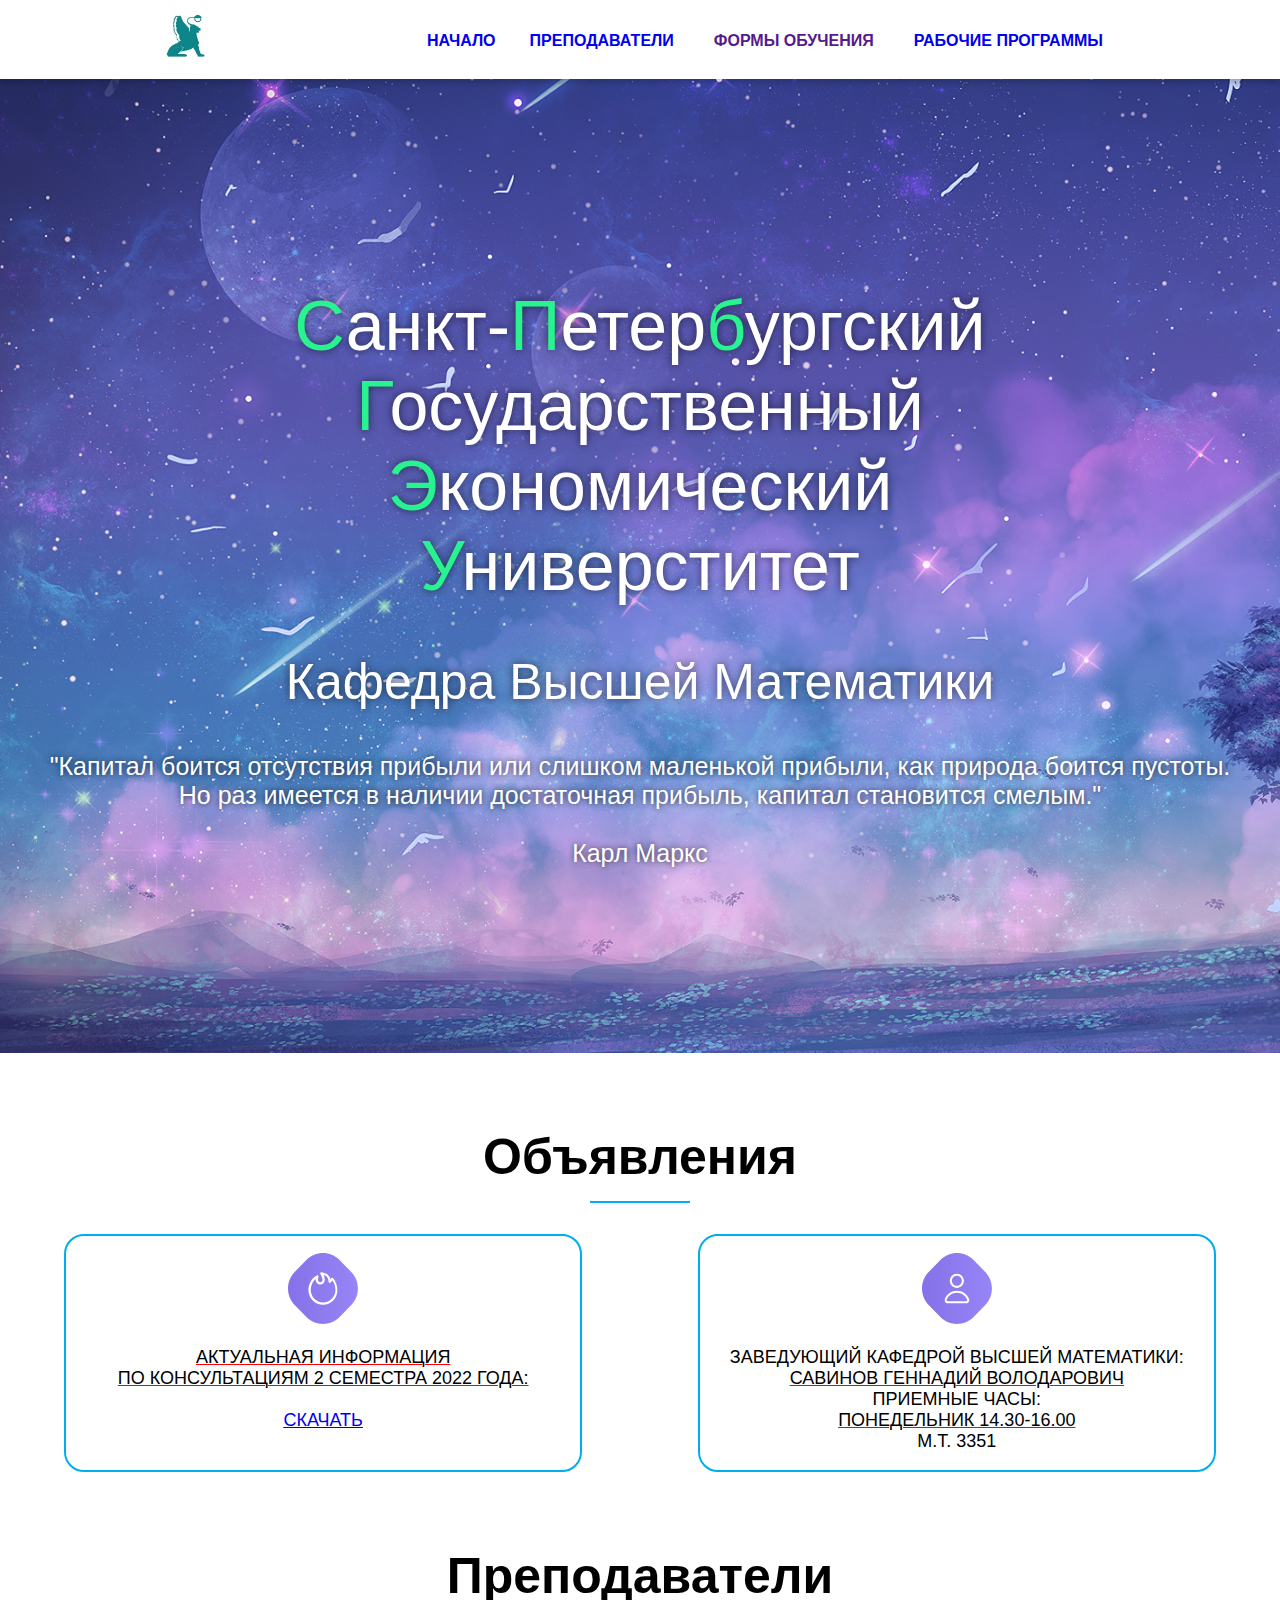
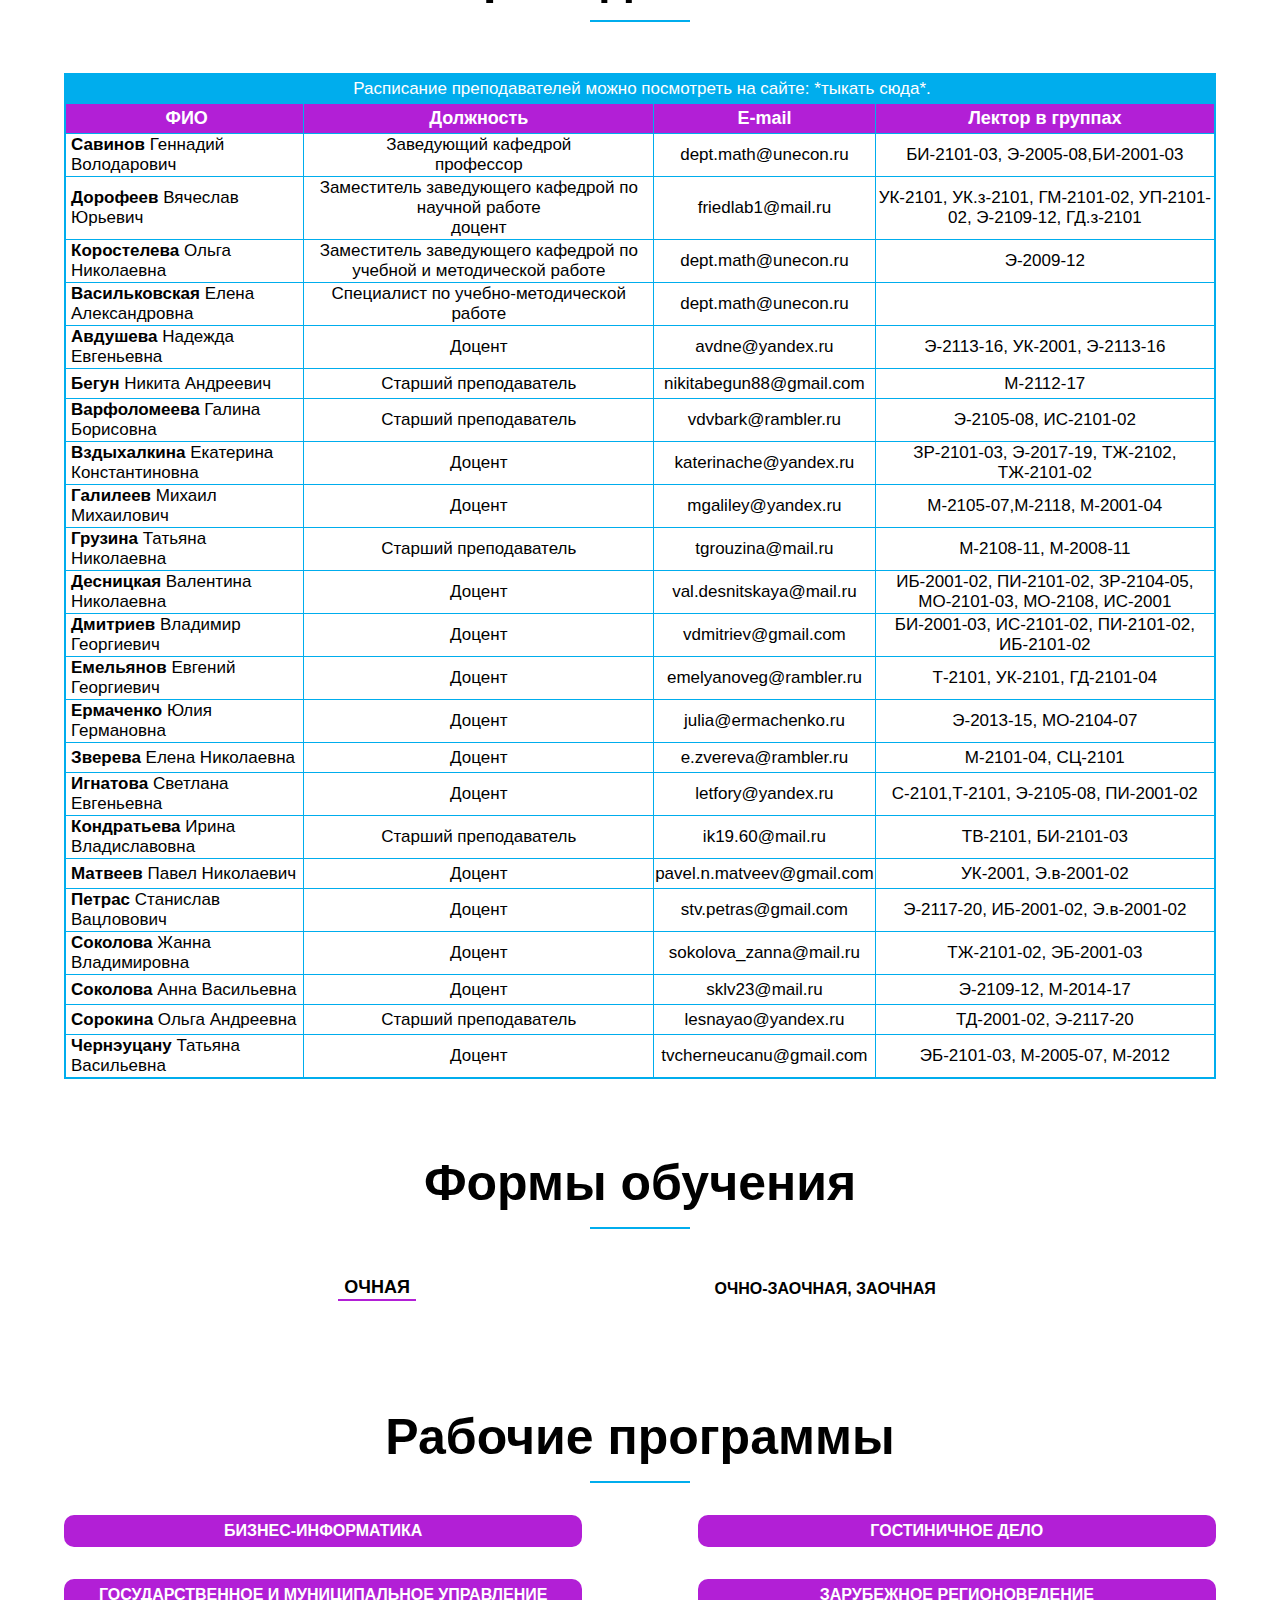
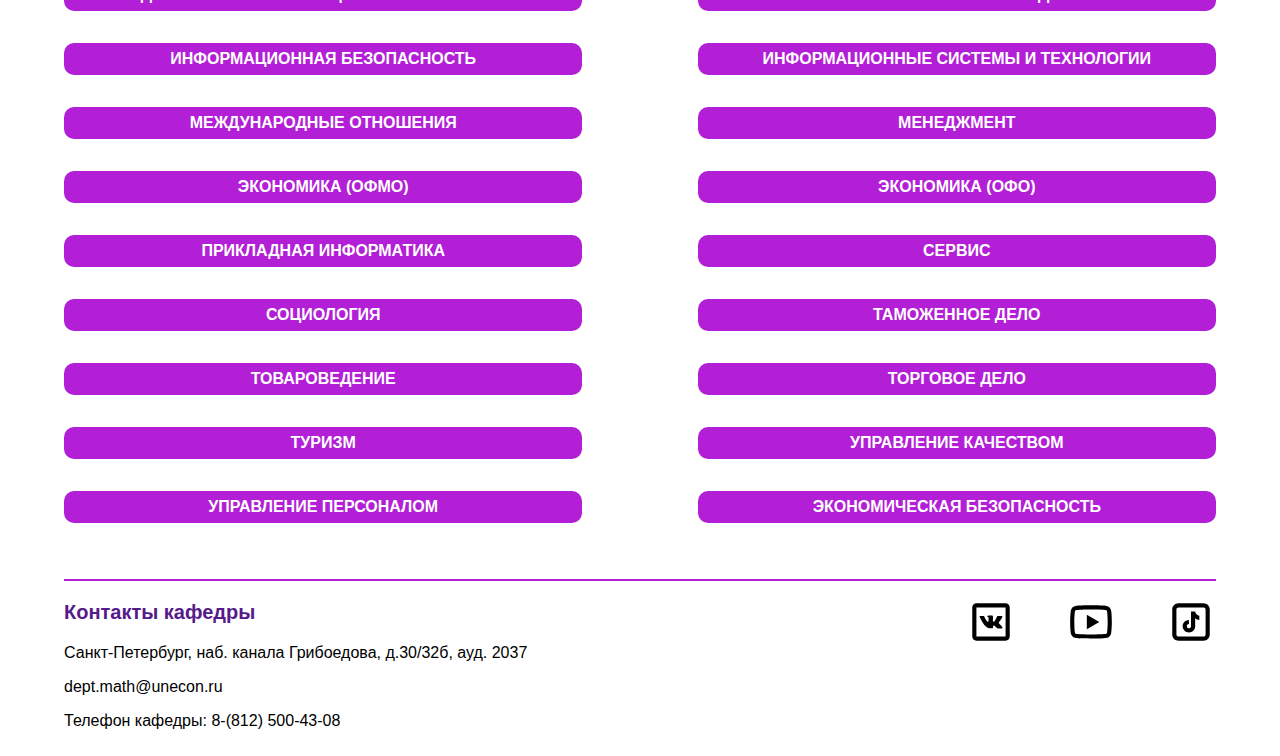
==== commit 47aea2a8: "Update index.html" ====
--- a/index.html
+++ b/index.html
@@ -491,7 +491,7 @@
         заочная</button>
     </div>
     <div class="ochnaya" id="ochnaya__info">
-      <table class="ochnaya-table">
+      <!-- <table class="ochnaya-table">
         <tr class="main-stroke">
           <td>Специальность</td>
           <td>Факультет</td>
@@ -624,7 +624,7 @@
           <td>Ул. Прилукская, д. 3, тел. (812) 767-19-03; 602-23-23, каб. 202, 204</td>
           <td>Наб. канала Грибоедова, д. 30/32</td>
         </tr>
-      </table>
+      </table> -->
     </div>
     <div class="zaochnaya displayNone" id="zaochnaya__info">
       <p class="italic bold">I,II (осень) семестры 2021 -2022 г.г.</p>
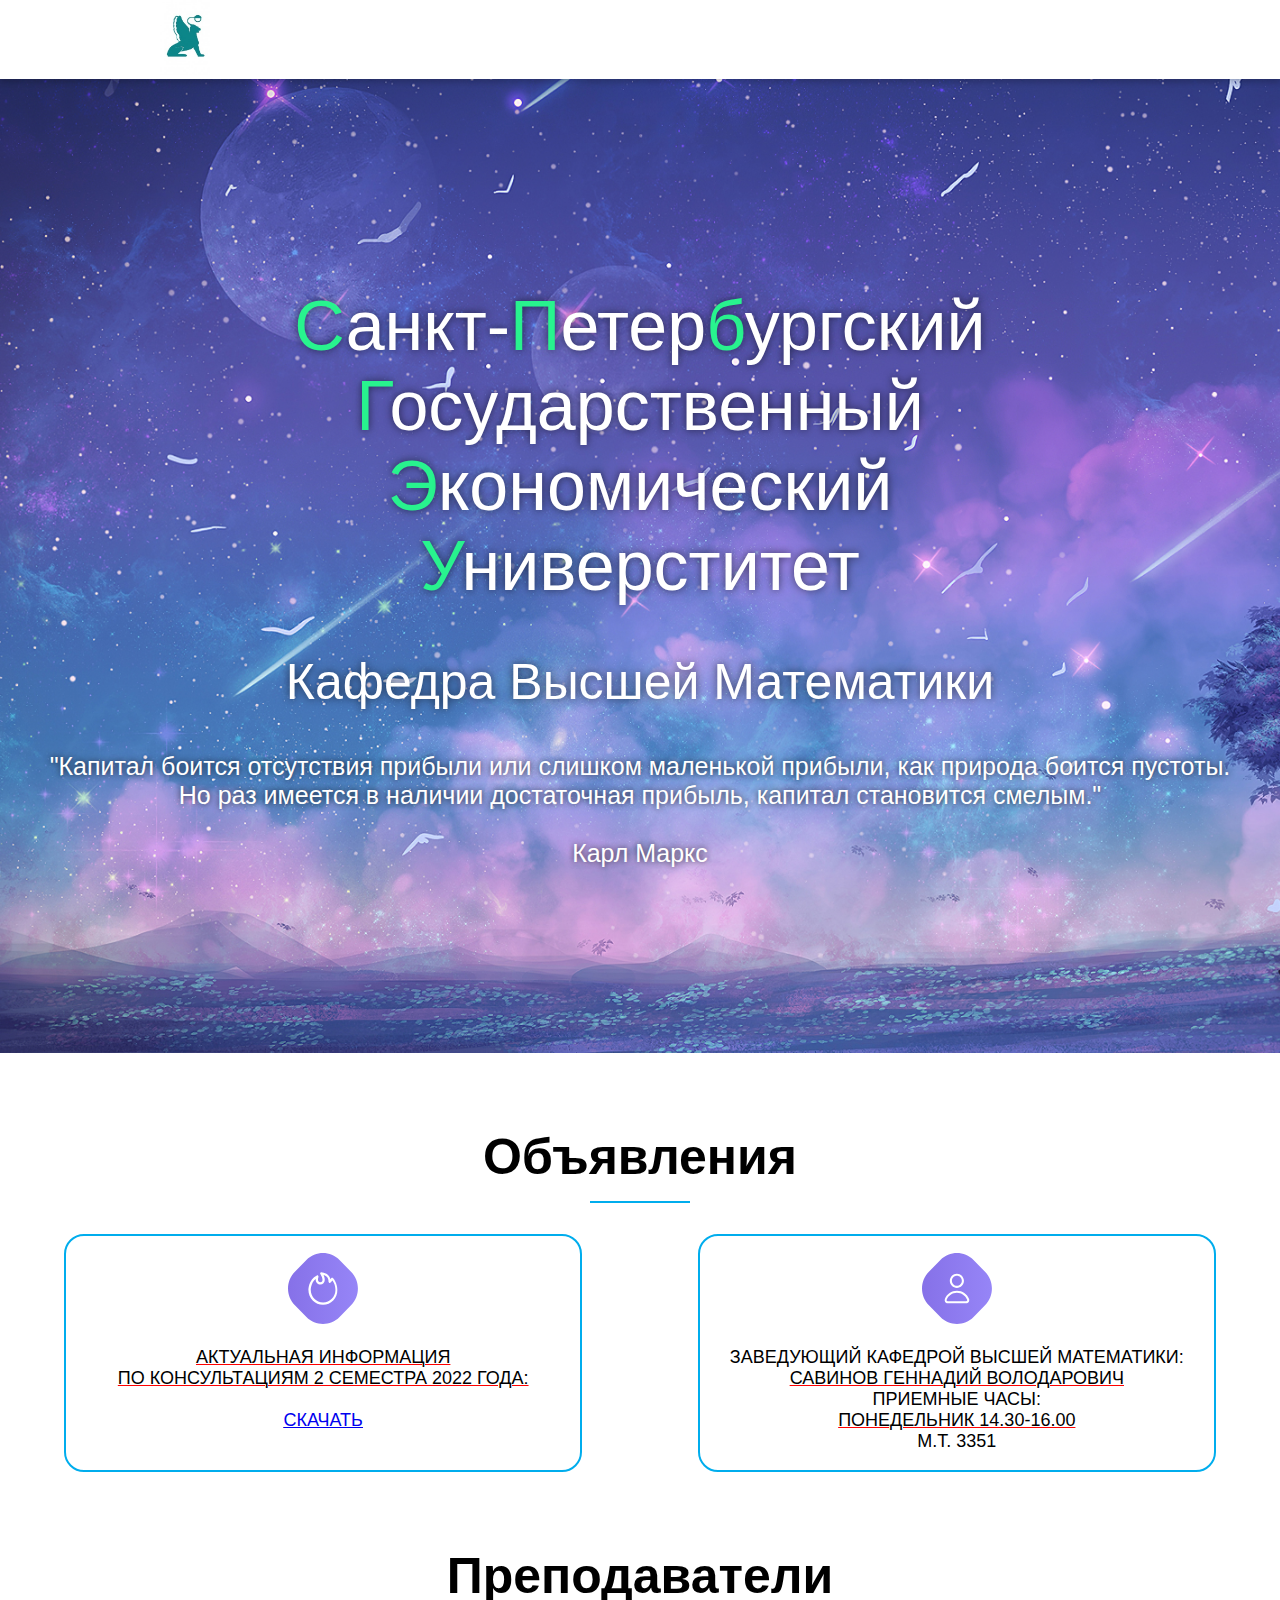
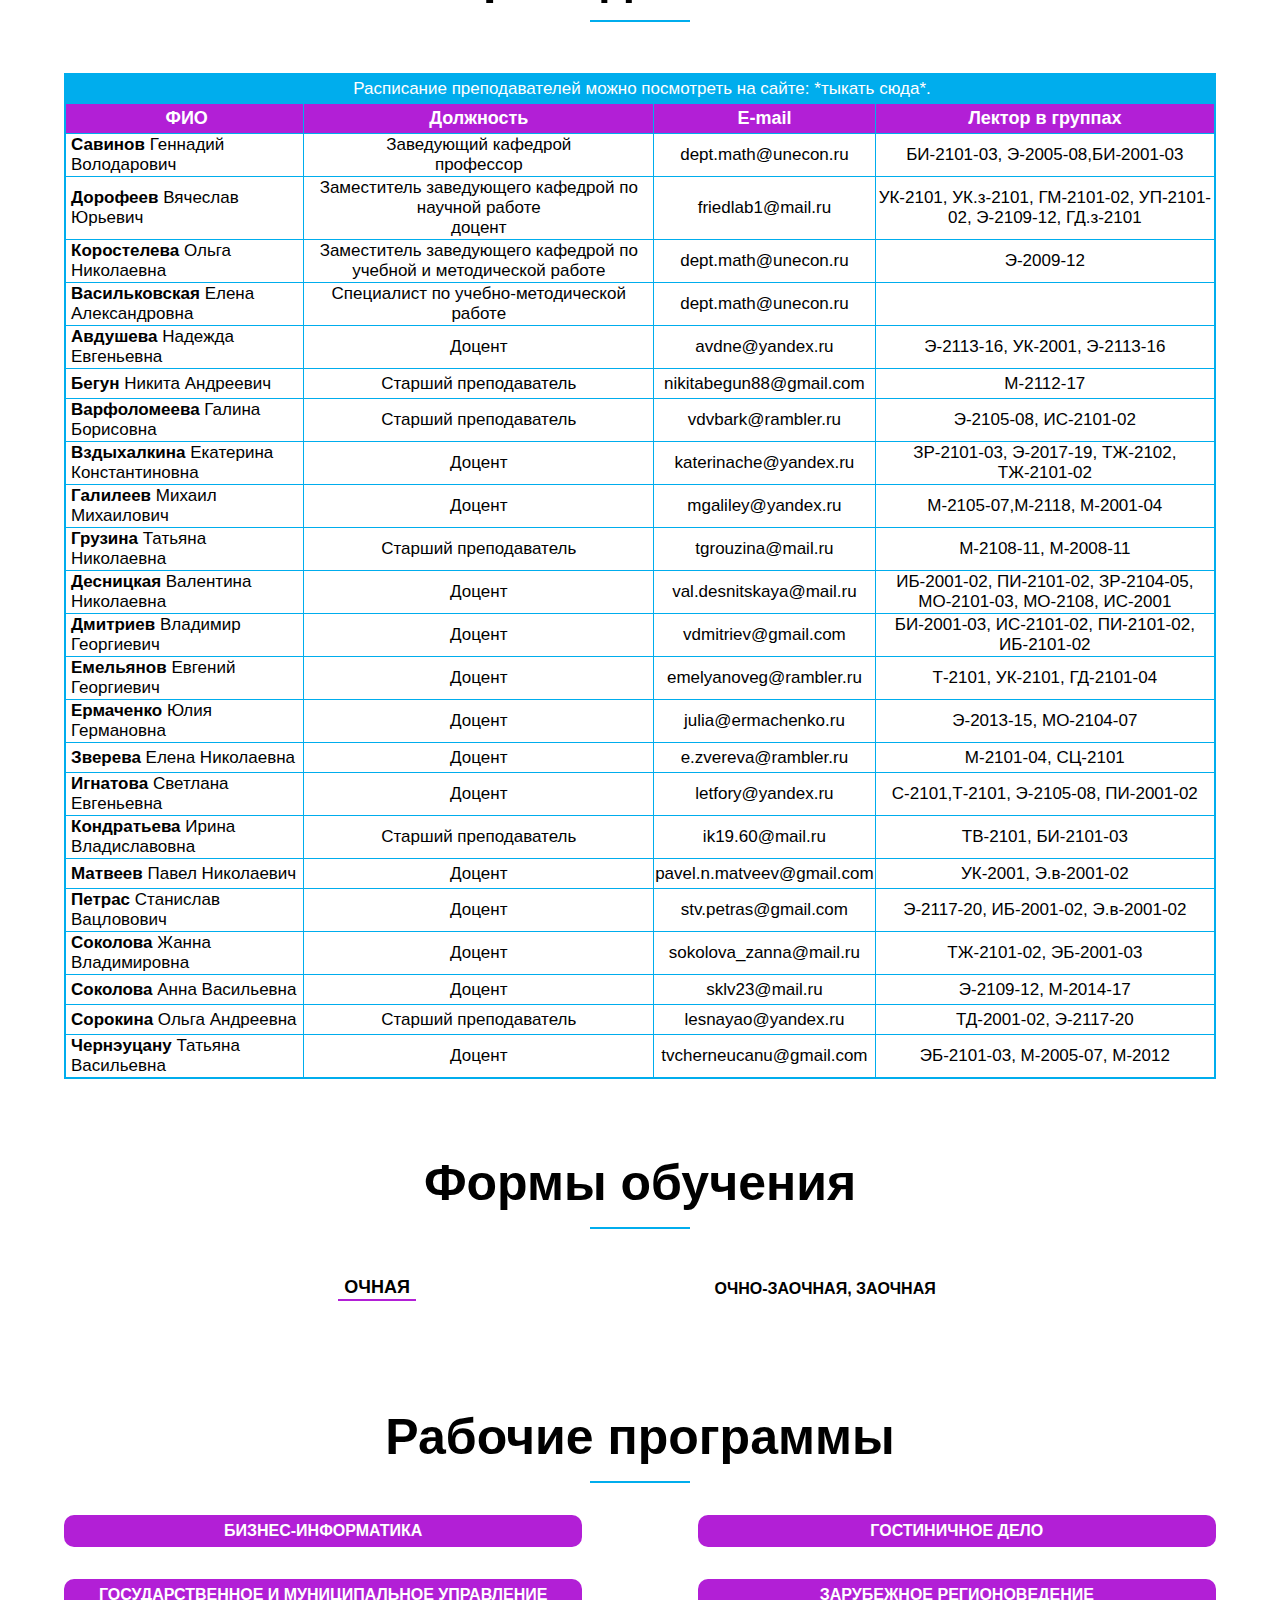
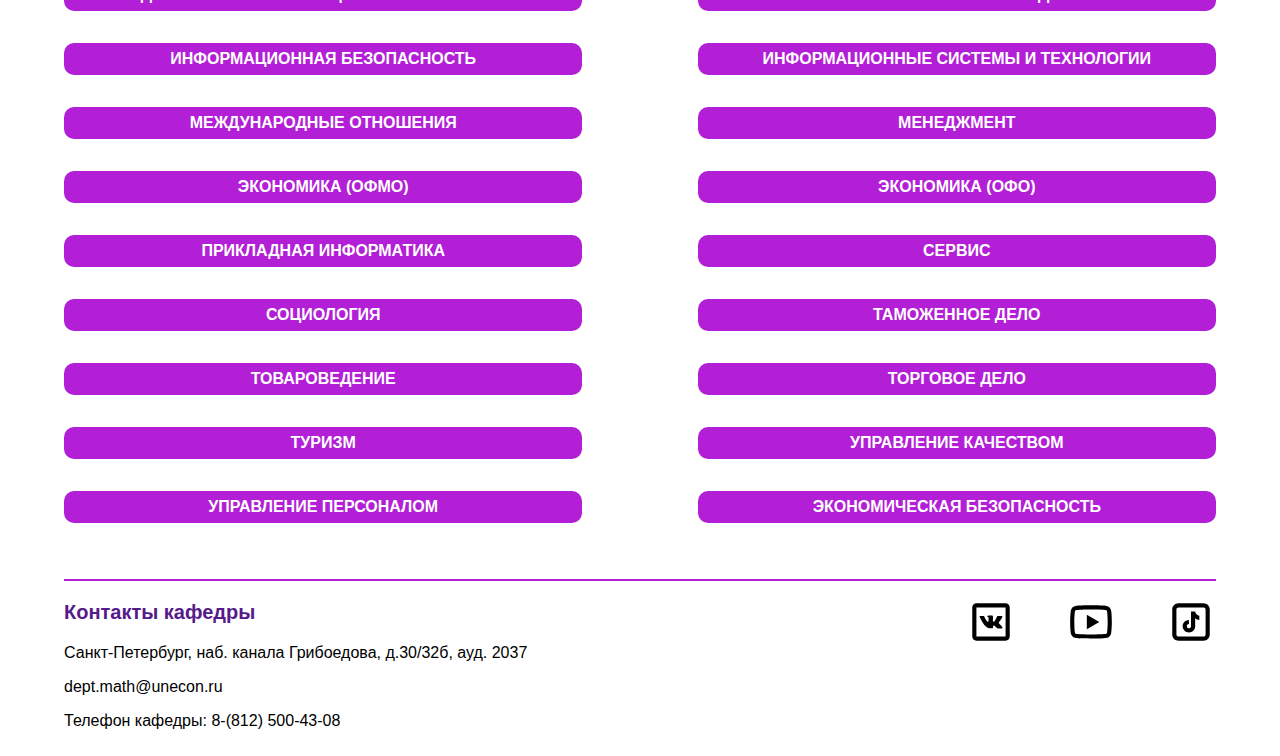
==== commit 5b801a4a: "Add files via upload" ====
--- a/index.html
+++ b/index.html
@@ -16,8 +16,12 @@
     <div class="header">
       <div class="header__logo">
         <img src="pictures/logo.jpg" alt="Лого" height="75">
-      </div>
-      <div class="header__menu">
+        <input id="menu-toggle" type="checkbox" class="displayNone">
+        <label class="menu-button-container" for="menu-toggle">
+          <div class='menu-button'></div>
+        </label>
+      </div>
+      <div class="header__menu displayNone">
         <ul>
           <li>
             <a href="#welcome" target="_self">Начало</a>
@@ -491,7 +495,7 @@
         заочная</button>
     </div>
     <div class="ochnaya" id="ochnaya__info">
-      <!-- <table class="ochnaya-table">
+      <!-- <table>
         <tr class="main-stroke">
           <td>Специальность</td>
           <td>Факультет</td>
@@ -926,4 +930,4 @@
   </script>
 </body>
 
-</html>
+</html>--- a/style.css
+++ b/style.css
@@ -44,6 +44,52 @@
     }    
 }
 
+.menu-button-container {
+    display: none;
+    height: 100%;
+    width: 30px;
+    cursor: pointer;
+    flex-direction: column;
+    justify-content: center;
+    align-items: center;
+}
+
+.menu-button,
+.menu-button::before,
+.menu-button::after {
+  display: block;
+  background-color: #b21fd6;
+  position: absolute;
+  height: 4px;
+  width: 30px;
+  transition: transform 400ms cubic-bezier(0.23, 1, 0.32, 1);
+  border-radius: 2px;
+}
+
+.menu-button::before {
+    content: '';
+    margin-top: -8px;
+}
+  
+.menu-button::after {
+    content: '';
+    margin-top: 8px;
+}
+
+#menu-toggle:checked + .menu-button-container .menu-button::before {
+    margin-top: 0px;
+    transform: rotate(405deg);
+}
+  
+#menu-toggle:checked + .menu-button-container .menu-button {
+    background: rgba(255, 255, 255, 0);
+}
+  
+#menu-toggle:checked + .menu-button-container .menu-button::after {
+    margin-top: 0px;
+    transform: rotate(-405deg);
+}
+
 .header__menu {
     min-width: 750px;
     width: 60%;
@@ -66,15 +112,26 @@
 }
 
 @media all and (max-width: 768px) {
+    .header__logo {
+        display: flex;
+        width: 90%;
+        align-items: center;
+        justify-content: space-between;
+    }
+
+    .menu-button-container {
+        display: block;
+    }
+
     .header__menu {
-        min-width: 500px;
+        min-width: 250px;
+        width: 100%;
     }
 
     .header__menu ul {
         flex-direction: column;
         padding: 0;
         margin: 0 auto 0 auto;
-        transition: height 400ms cubic-bezier(0.23, 1, 0.32, 1);
     }
 }
 
@@ -88,8 +145,21 @@
 }
 
 @media all and (max-width: 768px) {
+
+    .header__logo {
+        margin: 0 auto;
+    }
+
+    .header__menu ul {
+        min-width: 300px;
+        max-width: 100vw;
+        margin: 0;
+        padding: 0 auto;
+    }
+
     .header__menu li {
         margin: 0.5em auto;
+        /* width: 100%; */
     }
 }
 
@@ -257,6 +327,12 @@
     margin-bottom: 10px;
     margin-top: 0;
     padding-top: 1.5em;
+}
+
+@media all and (max-width: 768px) {
+    .ads h2, .teachers h2, .raspisanie h2 , .educationForms h2 , .workingPrograms h2 {
+        font-size: 35px;
+    }
 }
 
 .underlineBlock {
@@ -448,7 +524,7 @@
 }
 
 @media all and (max-width: 768px) {
-    .ochnaya-table {
+    .ochnaya table:first-child {
         display: none;
     }
 }
@@ -616,4 +692,4 @@
         padding-top: 165px;
         margin-top: -165px;
     }
-}
+}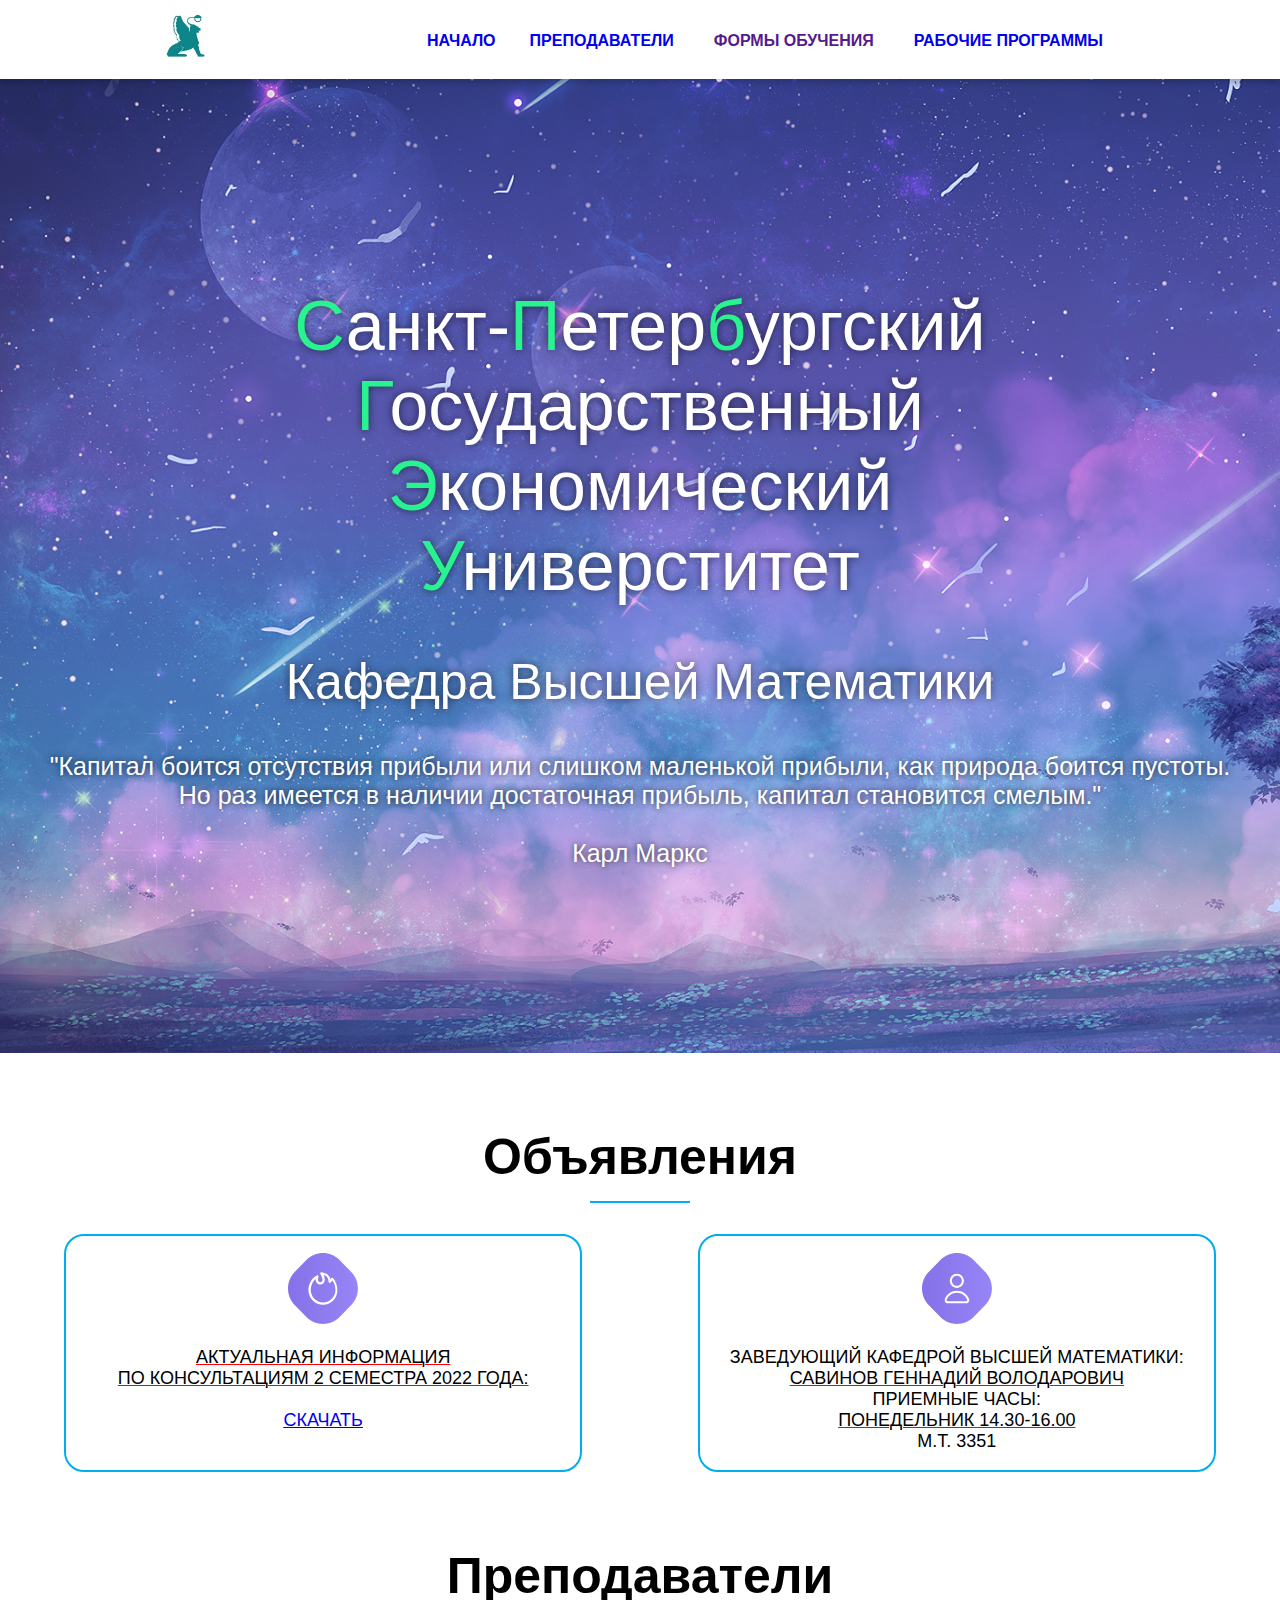
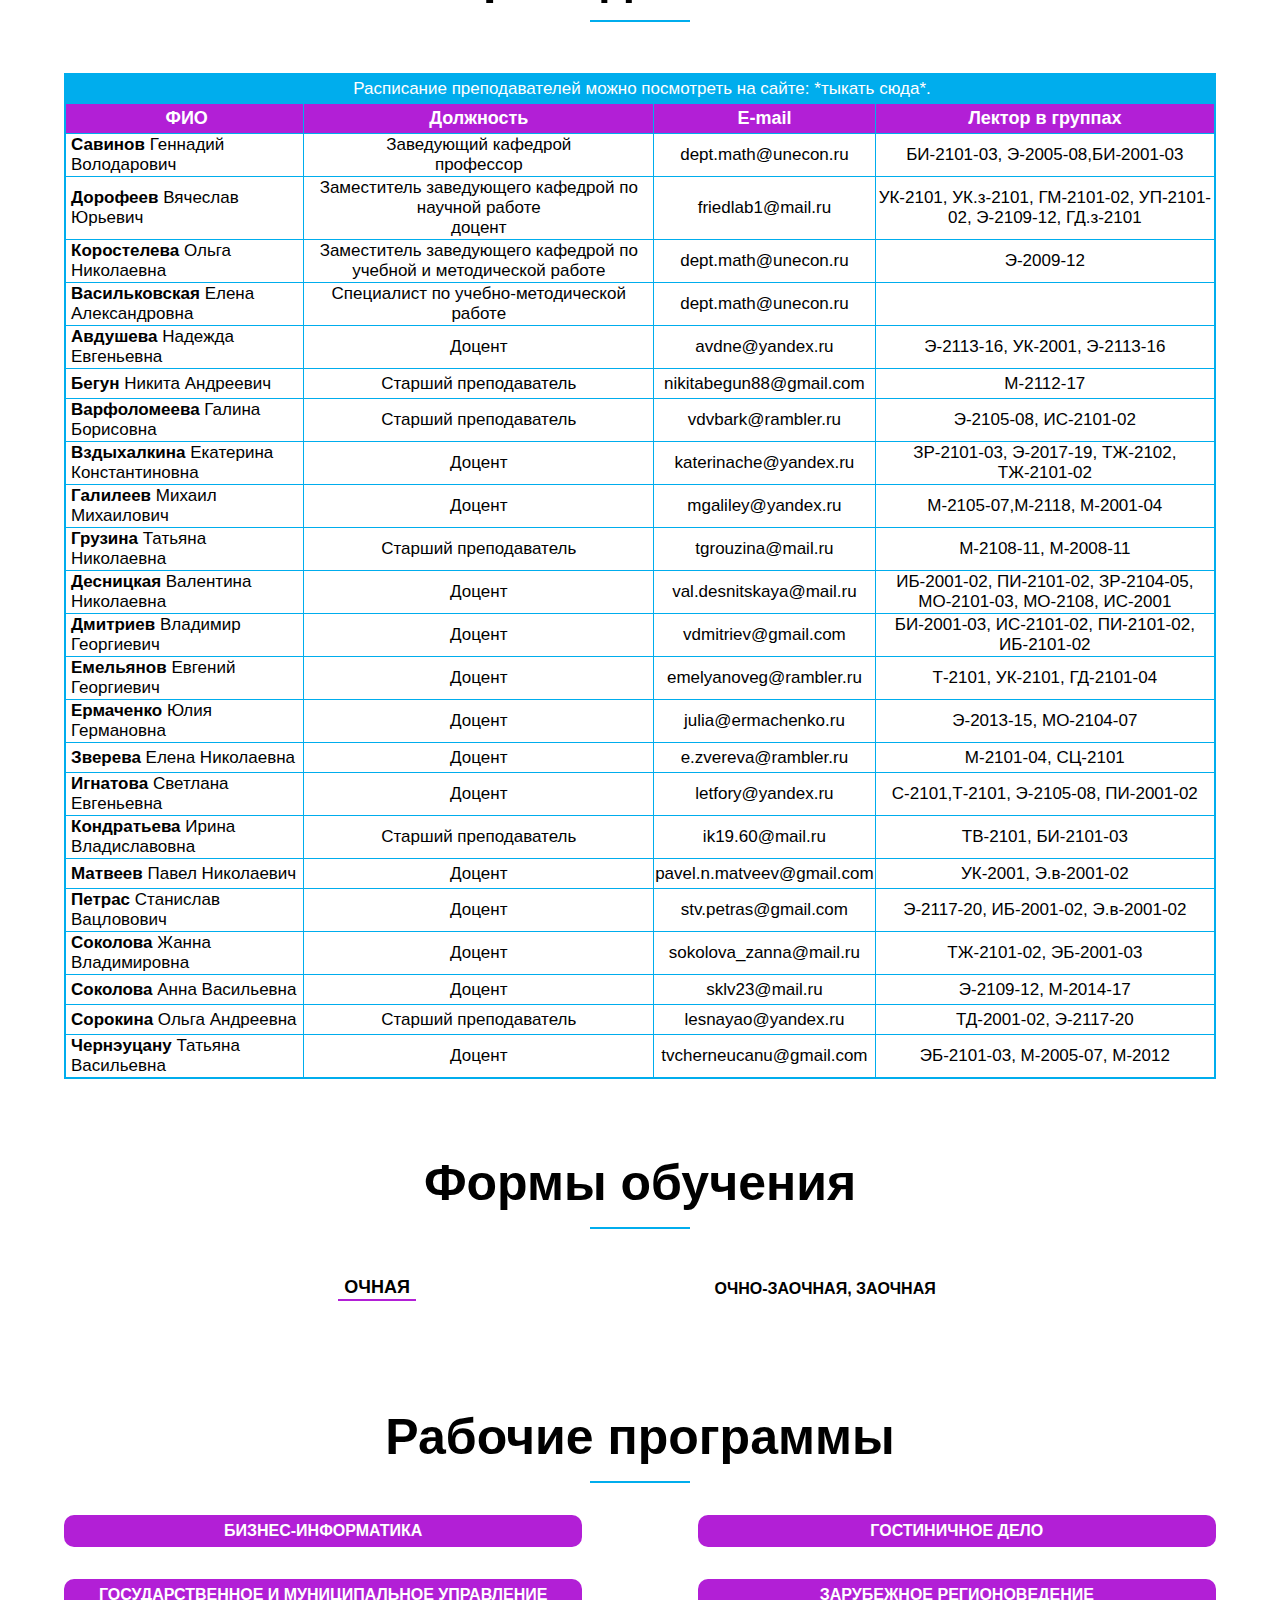
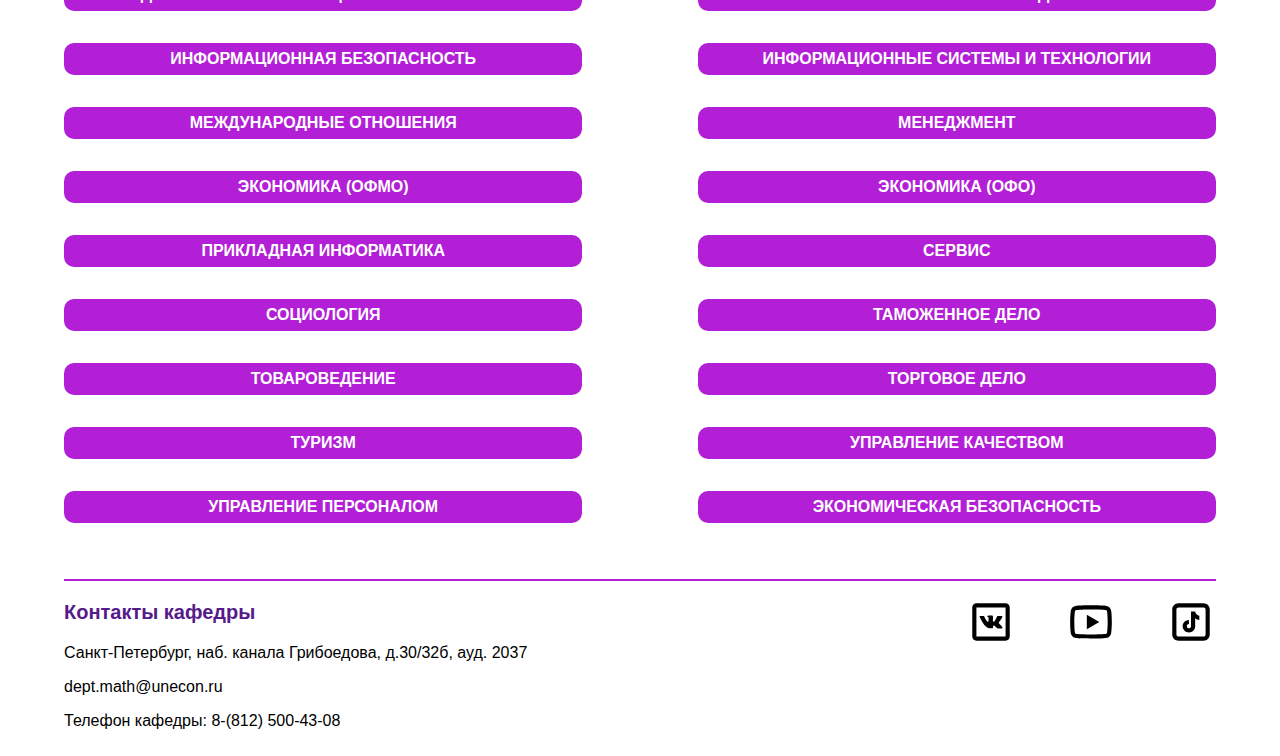
==== commit 0402d102: "Add files via upload" ====
--- a/index.html
+++ b/index.html
@@ -16,12 +16,12 @@
     <div class="header">
       <div class="header__logo">
         <img src="pictures/logo.jpg" alt="Лого" height="75">
-        <input id="menu-toggle" type="checkbox" class="displayNone">
-        <label class="menu-button-container" for="menu-toggle">
+        <input id="menu-toggle" type="checkbox" class="header__checkbox displayNone">
+        <label class="menu-button-container" for="menu-toggle" id="menuButtonContainer">
           <div class='menu-button'></div>
         </label>
       </div>
-      <div class="header__menu displayNone">
+      <div class="header__menu">
         <ul>
           <li>
             <a href="#welcome" target="_self">Начало</a>
@@ -483,8 +483,8 @@
       </tr>
     </table>
   </div>
-  <div id="educationForms"></div>
-  <div class="educationForms">
+  <!-- <div id="educationForms"></div> -->
+  <div class="educationForms" id="educationForms">
     <h2>
       Формы обучения
     </h2>
@@ -928,6 +928,32 @@
     }
 
   </script>
+  <script>
+    let dropmenu = document.getElementsByClassName('header__menu');
+
+    menuButtonContainer.onclick = function() {
+      if (document.querySelector('.header__checkbox').checked) {
+        dropmenu[0].classList.remove('displayBlock');
+      } else {
+        dropmenu[0].classList.add('displayBlock');
+      }
+    }
+
+    let links = document.querySelectorAll("div.header__menu > ul > li > a");
+    let links2 = document.querySelectorAll("div.dropdown__content > a");
+
+    for (i = 0; i < 5; i++) {
+      links[i].onclick = function() {
+        document.querySelector('.header__checkbox').checked = false;
+        dropmenu[0].classList.remove('displayBlock');
+      }
+
+      links2[i].onclick = function() {
+        document.querySelector('.header__checkbox').checked = false;
+        dropmenu[0].classList.remove('displayBlock');
+      }
+    }
+  </script>
 </body>
 
 </html>--- a/style.css
+++ b/style.css
@@ -220,6 +220,16 @@
     padding-bottom: 10px;
 }
 
+@media all and (max-width: 768px) {
+    .header__menu {
+        display: none;
+    }
+}
+
+#menu-toggle:checked + .header__menu ul {
+    display: block;
+}
+
 .welcomeText {
     background-image: url(pictures/background-anime.jpg);
     background-size: 100%;
@@ -431,8 +441,13 @@
         display:none;
     }
 
-    .teachers-table2 {
+    .teachers .teachers-table2 {
         display: block;
+        padding-bottom: 0px;
+    }
+
+    .teachers-table2 tr:last-child td {
+        border-bottom: none;
     }
 }
 
@@ -460,7 +475,8 @@
 
 .teachers-table2 p {
     margin: 5px auto;
-    padding-left: 30px;
+    padding-left: 10px;
+    padding-right: 10px;
     line-height: 1.5;
 }
 
@@ -493,6 +509,13 @@
     display: flex;
     justify-content: space-around;
     margin: 0 auto;
+}
+
+@media all and (max-width: 768px) {
+    .educationForms__navbar {
+        width: 90%;
+        justify-content: space-around;
+    }
 }
 
 .educationForms__navbar__button {
@@ -540,6 +563,10 @@
 
 .displayNone {
     display: none;
+}
+
+.displayBlock {
+    display: block;
 }
 
 .bold {
@@ -689,7 +716,7 @@
 
 @media all and (max-width: 768px) {
     #welcome, #teachers, #workingPrograms, #educationForms {
-        padding-top: 165px;
-        margin-top: -165px;
+        padding-top: 30px;
+        margin-top: -30px;
     }
 }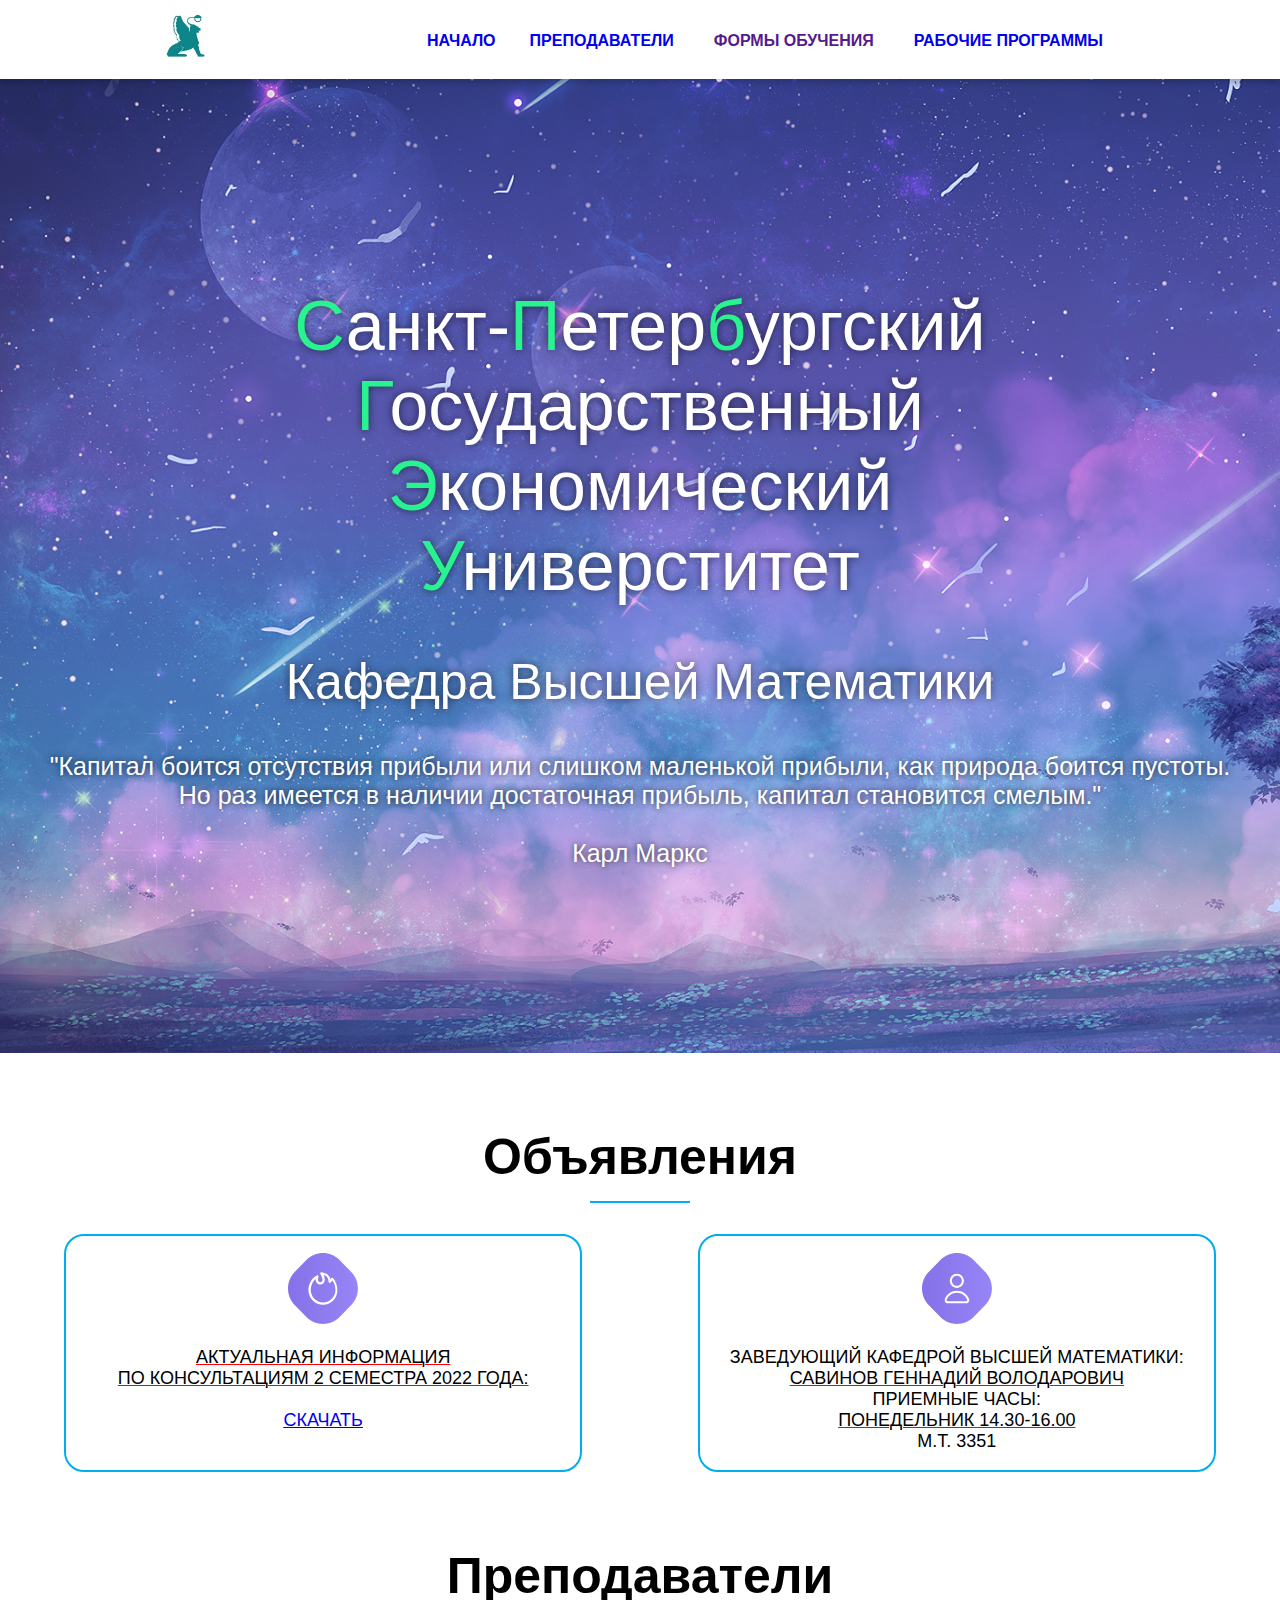
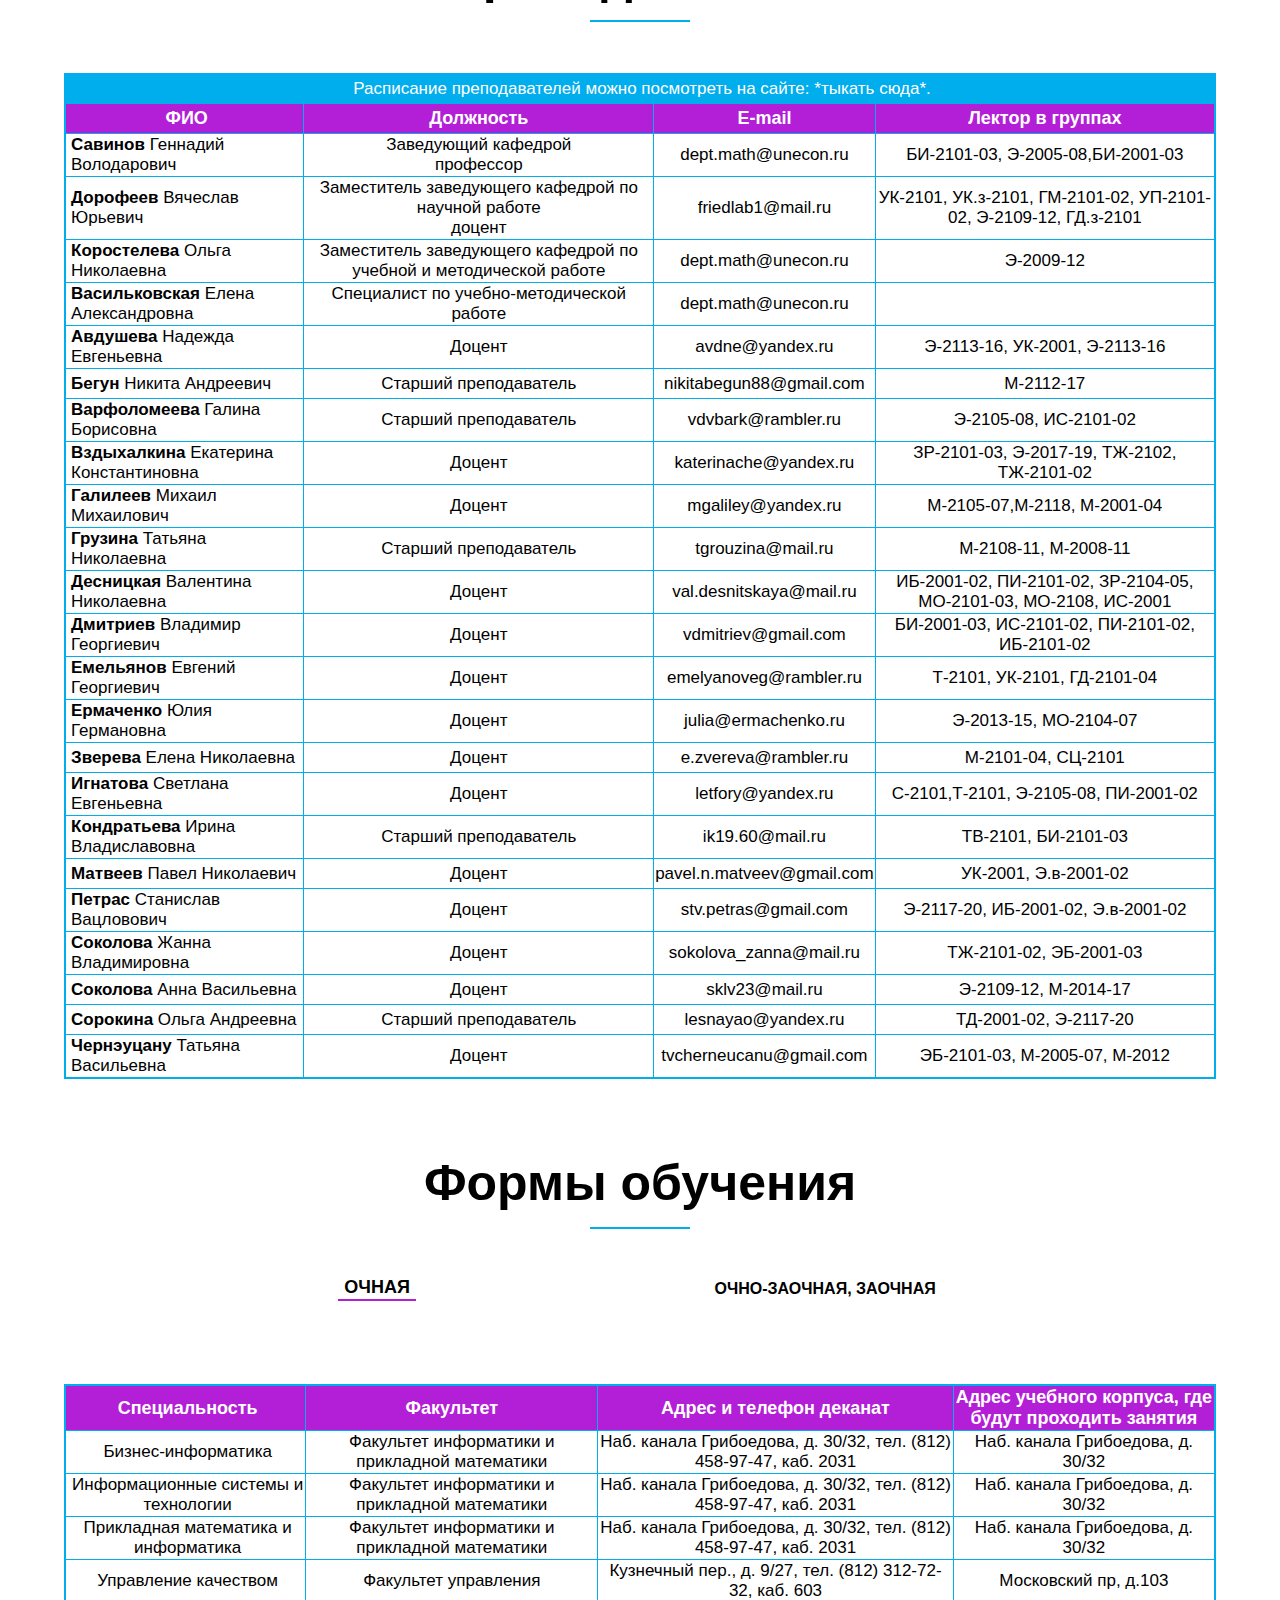
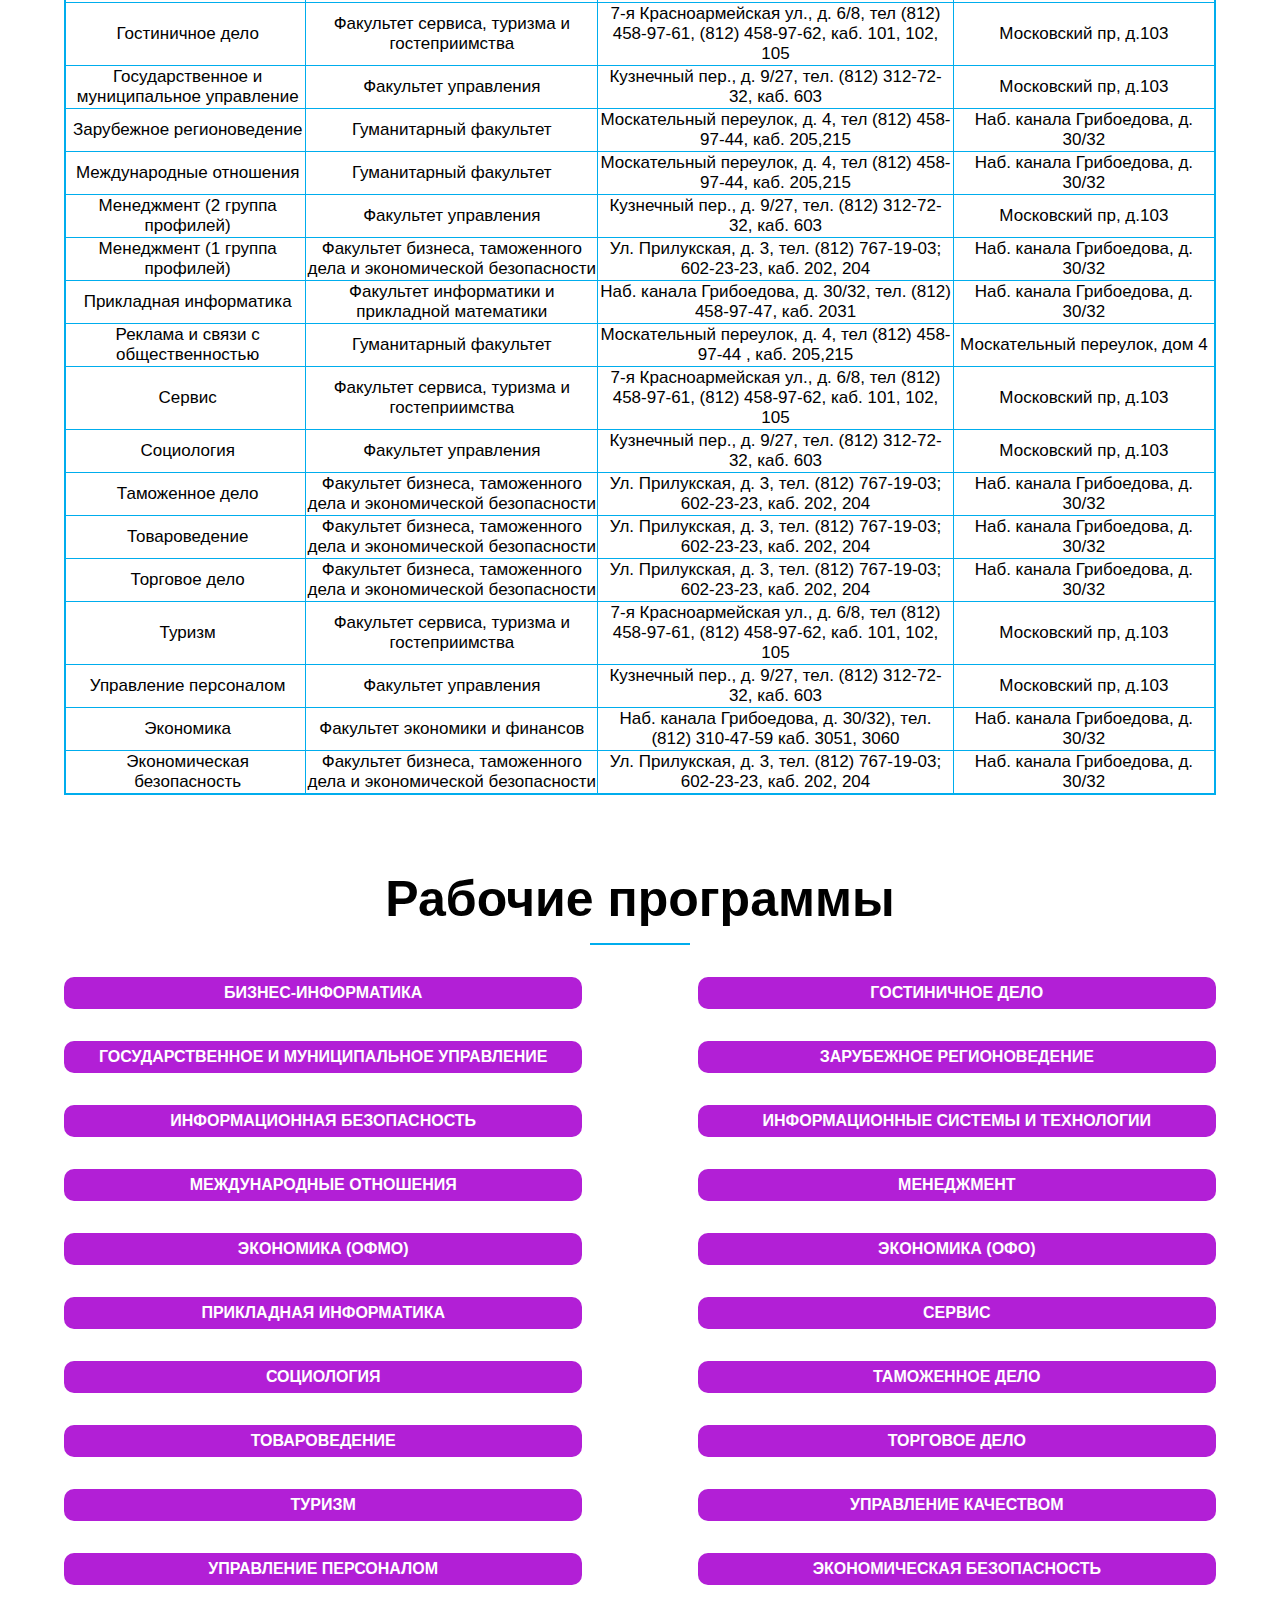
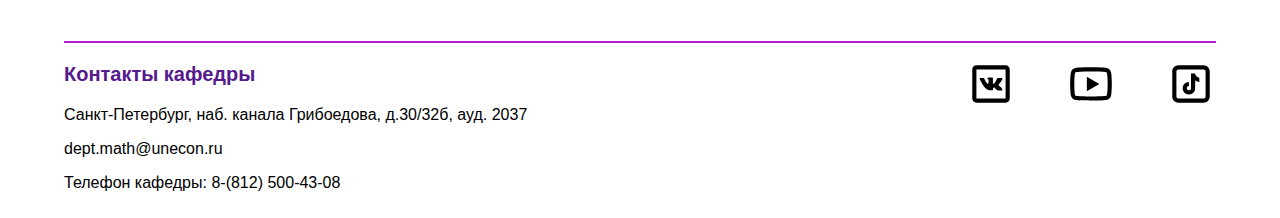
==== commit bd793221: "Add files via upload" ====
--- a/index.html
+++ b/index.html
@@ -15,7 +15,7 @@
   <div class="header__Container">
     <div class="header">
       <div class="header__logo">
-        <img src="pictures/logo.jpg" alt="Лого" height="75">
+        <img src="pictures/logo.jpg" alt="Лого" height="75px">
         <input id="menu-toggle" type="checkbox" class="header__checkbox displayNone">
         <label class="menu-button-container" for="menu-toggle" id="menuButtonContainer">
           <div class='menu-button'></div>
@@ -36,9 +36,9 @@
             <div class="dropdown">
               <button>Формы обучения</button>
               <div class="dropdown__content">
-                <a href="#educationForms" target="_self" onclick="ochnaya()">Очная</a>
-                <a href="#educationForms" target="_self" onclick="zaochnaya()">Заочная</a>
-                <a href="#educationForms" target="_self" onclick="zaochnaya()">Очно-заочная</a>
+                <a href="#educationForms" target="_self"">Очная</a>
+                <a href="#educationForms" target="_self"">Заочная</a>
+                <a href="#educationForms" target="_self"">Очно-заочная</a>
               </div>
             </div>
 
@@ -495,7 +495,7 @@
         заочная</button>
     </div>
     <div class="ochnaya" id="ochnaya__info">
-      <!-- <table>
+      <table class="ochnaya__table">
         <tr class="main-stroke">
           <td>Специальность</td>
           <td>Факультет</td>
@@ -628,7 +628,184 @@
           <td>Ул. Прилукская, д. 3, тел. (812) 767-19-03; 602-23-23, каб. 202, 204</td>
           <td>Наб. канала Грибоедова, д. 30/32</td>
         </tr>
-      </table> -->
+      </table>
+      <table class="ochnaya__table2">
+        <tr class="main-stroke">
+        <td>
+          <p>Специальность</p>
+          <p>Факультет</p>
+          <p>Адрес и телефон деканата</p>
+          <p>Адрес учебного корпуса</p>
+        </td>
+        <tr>
+          <td>
+            <p>Бизнес-информатика</p>
+            <p><img src="pictures/icons-fakultet.png" alt="">Факультет информатики и прикладной математики</p>
+            <p><img src="pictures/icons-telephone.png" alt="">Наб. канала Грибоедова, д. 30/32, тел. (812) 458-97-47, каб. 2031</p>
+            <p><img src="pictures/icons-address.png" alt="">Наб. канала Грибоедова, д. 30/32</p>
+          </td>
+        </tr>
+        <tr>
+          <td>
+            <p>Информационные системы и технологии</p>
+            <p><img src="pictures/icons-fakultet.png" alt="">Факультет информатики и прикладной математики</p>
+            <p><img src="pictures/icons-telephone.png" alt="">Наб. канала Грибоедова, д. 30/32, тел. (812) 458-97-47, каб. 2031</p>
+            <p><img src="pictures/icons-address.png" alt="">Наб. канала Грибоедова, д. 30/32</p>
+          </td>
+        </tr>
+        <tr>
+          <td>
+            <p>Прикладная математика и информатика</p>
+            <p><img src="pictures/icons-fakultet.png" alt="">Факультет информатики и прикладной математики</p>
+            <p><img src="pictures/icons-telephone.png" alt="">Наб. канала Грибоедова, д. 30/32, тел. (812) 458-97-47, каб. 2031</p>
+            <p><img src="pictures/icons-address.png" alt="">Наб. канала Грибоедова, д. 30/32</p>
+          </td>
+        </tr>
+        <tr>
+          <td>
+            <p>Управление качеством</p>
+            <p><img src="pictures/icons-fakultet.png" alt="">Факультет управления</p>
+            <p><img src="pictures/icons-telephone.png" alt="">Кузнечный пер., д. 9/27, тел. (812) 312-72-32, каб. 603</p>
+            <p><img src="pictures/icons-address.png" alt="">Московский пр, д.103</p>
+          </td>
+        </tr>
+        <tr>
+          <td>
+            <p>Гостиничное дело</p>
+            <p><img src="pictures/icons-fakultet.png" alt="">Факультет сервиса, туризма и гостеприимства</p>
+            <p><img src="pictures/icons-telephone.png" alt="">7-я Красноармейская ул., д. 6/8, тел (812) 458-97-61, (812) 458-97-62, каб. 101, 102, 105</p>
+            <p><img src="pictures/icons-address.png" alt="">Московский пр, д.103</p>
+          </td>
+        </tr>
+        <tr>
+          <td>
+            <p>Государственное и муниципальное управление</p>
+            <p><img src="pictures/icons-fakultet.png" alt="">Факультет управления</p>
+            <p><img src="pictures/icons-telephone.png" alt="">Кузнечный пер., д. 9/27, тел. (812) 312-72-32, каб. 603</p>
+            <p><img src="pictures/icons-address.png" alt="">Московский пр, д.103</p>
+          </td>
+        </tr>
+        <tr>
+          <td>
+            <p>Зарубежное регионоведение</p>
+            <p><img src="pictures/icons-fakultet.png" alt="">Гуманитарный факультет</p>
+            <p><img src="pictures/icons-telephone.png" alt="">Москательный переулок, д. 4, тел (812) 458-97-44, каб. 205,215</p>
+            <p><img src="pictures/icons-address.png" alt="">Наб. канала Грибоедова, д. 30/32</p>
+          </td>
+        </tr>
+        <tr>
+          <td>
+            <p>Международные отношения</p>
+            <p><img src="pictures/icons-fakultet.png" alt="">Гуманитарный факультет</p>
+            <p><img src="pictures/icons-telephone.png" alt="">Москательный переулок, д. 4, тел (812) 458-97-44, каб. 205,215</p>
+            <p><img src="pictures/icons-address.png" alt="">Наб. канала Грибоедова, д. 30/32</p>
+          </td>
+        </tr>
+        <tr>
+          <td>
+            <p>Менеджмент (2 группа профилей)</p>
+            <p><img src="pictures/icons-fakultet.png" alt="">Факультет управления</p>
+            <p><img src="pictures/icons-telephone.png" alt="">Кузнечный пер., д. 9/27, тел. (812) 312-72-32, каб. 603</p>
+            <p><img src="pictures/icons-address.png" alt="">Московский пр, д.103</p>
+          </td>
+        </tr>
+        <tr>
+          <td>
+            <p>Менеджмент (1 группа профилей)</p>
+            <p><img src="pictures/icons-fakultet.png" alt="">Факультет бизнеса, таможенного дела и экономической безопасности</p>
+            <p><img src="pictures/icons-telephone.png" alt="">Ул. Прилукская, д. 3, тел. (812) 767-19-03; 602-23-23, каб. 202, 204</p>
+            <p><img src="pictures/icons-address.png" alt="">Наб. канала Грибоедова, д. 30/32</p>
+          </td>
+        </tr>
+        <tr>
+          <td>
+            <p>Прикладная информатика</p>
+            <p><img src="pictures/icons-fakultet.png" alt="">Факультет информатики и прикладной математики</p>
+            <p><img src="pictures/icons-telephone.png" alt="">Наб. канала Грибоедова, д. 30/32, тел. (812) 458-97-47, каб. 2031</p>
+            <p><img src="pictures/icons-address.png" alt="">Наб. канала Грибоедова, д. 30/32</p>
+          </td>
+        </tr>
+        <tr>
+          <td>
+            <p>Реклама и связи с общественностью</p>
+            <p><img src="pictures/icons-fakultet.png" alt="">Гуманитарный факультет</p>
+            <p><img src="pictures/icons-telephone.png" alt="">Москательный переулок, д. 4, тел (812) 458-97-44 , каб. 205,215</p>
+            <p><img src="pictures/icons-address.png" alt="">Москательный переулок, дом 4</p>
+          </td>
+        </tr>
+        <tr>
+          <td>
+            <p>Сервис</p>
+            <p><img src="pictures/icons-fakultet.png" alt="">Факультет сервиса, туризма и гостеприимства</p>
+            <p><img src="pictures/icons-telephone.png" alt="">7-я Красноармейская ул., д. 6/8, тел (812) 458-97-61, (812) 458-97-62, каб. 101, 102, 105</p>
+            <p><img src="pictures/icons-address.png" alt="">Московский пр, д.103</p>
+          </td>
+        </tr>
+        <tr>
+          <td>
+            <p>Социология</p>
+            <p><img src="pictures/icons-fakultet.png" alt="">Факультет управления</p>
+            <p><img src="pictures/icons-telephone.png" alt="">Кузнечный пер., д. 9/27, тел. (812) 312-72-32, каб. 603</p>
+            <p><img src="pictures/icons-address.png" alt="">Московский пр, д.103</p>
+          </td>
+        </tr>
+        <tr>
+          <td>
+            <p>Таможенное дело</p>
+            <p><img src="pictures/icons-fakultet.png" alt="">Факультет бизнеса, таможенного дела и экономической безопасности</p>
+            <p><img src="pictures/icons-telephone.png" alt="">Ул. Прилукская, д. 3, тел. (812) 767-19-03; 602-23-23, каб. 202, 204</p>
+            <p><img src="pictures/icons-address.png" alt="">Наб. канала Грибоедова, д. 30/32</p>
+          </td>
+        </tr>
+        <tr>
+          <td>
+            <p>Товароведение</p>
+            <p><img src="pictures/icons-fakultet.png" alt="">Факультет бизнеса, таможенного дела и экономической безопасности</p>
+            <p><img src="pictures/icons-telephone.png" alt="">Ул. Прилукская, д. 3, тел. (812) 767-19-03; 602-23-23, каб. 202, 204</p>
+            <p><img src="pictures/icons-address.png" alt="">Наб. канала Грибоедова, д. 30/32</p>
+          </td>
+        </tr>
+        <tr>
+          <td>
+            <p>Торговое дело</p>
+            <p><img src="pictures/icons-fakultet.png" alt="">Факультет бизнеса, таможенного дела и экономической безопасности</p>
+            <p><img src="pictures/icons-telephone.png" alt="">Ул. Прилукская, д. 3, тел. (812) 767-19-03; 602-23-23, каб. 202, 204</p>
+            <p><img src="pictures/icons-address.png" alt="">Наб. канала Грибоедова, д. 30/32</p>
+          </td>
+        </tr>
+        <tr>
+          <td>
+            <p>Туризм</p>
+            <p><img src="pictures/icons-fakultet.png" alt="">Факультет сервиса, туризма и гостеприимства</p>
+            <p><img src="pictures/icons-telephone.png" alt="">7-я Красноармейская ул., д. 6/8, тел (812) 458-97-61, (812) 458-97-62, каб. 101, 102, 105</p>
+            <p><img src="pictures/icons-address.png" alt="">Московский пр, д.103</p>
+          </td>
+        </tr>
+        <tr>
+          <td>
+            <p>Управление персоналом</p>
+            <p><img src="pictures/icons-fakultet.png" alt="">Факультет управления</p>
+            <p><img src="pictures/icons-telephone.png" alt="">Кузнечный пер., д. 9/27, тел. (812) 312-72-32, каб. 603</p>
+            <p><img src="pictures/icons-address.png" alt="">Московский пр, д.103</p>
+          </td>
+        </tr>
+        <tr>
+          <td>
+            <p>Экономика</p>
+            <p><img src="pictures/icons-fakultet.png" alt="">Факультет экономики и финансов</p>
+            <p><img src="pictures/icons-telephone.png" alt="">Наб. канала Грибоедова, д. 30/32), тел. (812) 310-47-59 каб. 3051, 3060</p>
+            <p><img src="pictures/icons-address.png" alt="">Наб. канала Грибоедова, д. 30/32</p>
+          </td>
+        </tr>
+        <tr>
+          <td>
+            <p>Экономическая безопасность</p>
+            <p><img src="pictures/icons-fakultet.png" alt="">Факультет бизнеса, таможенного дела и экономической безопасности</p>
+            <p><img src="pictures/icons-telephone.png" alt="">Ул. Прилукская, д. 3, тел. (812) 767-19-03; 602-23-23, каб. 202, 204</p>
+            <p><img src="pictures/icons-address.png" alt="">Наб. канала Грибоедова, д. 30/32</p>
+          </td>
+        </tr>
+      </table>
     </div>
     <div class="zaochnaya displayNone" id="zaochnaya__info">
       <p class="italic bold">I,II (осень) семестры 2021 -2022 г.г.</p>
@@ -898,6 +1075,7 @@
       document.getElementById('zaochnaya__info').classList.remove('displayNone');
     }
   </script>
+
   <script>
     //енто скрипт для рабочих программ в конце страницы
     function sleep(time) {
@@ -942,17 +1120,33 @@
     let links = document.querySelectorAll("div.header__menu > ul > li > a");
     let links2 = document.querySelectorAll("div.dropdown__content > a");
 
-    for (i = 0; i < 5; i++) {
+    for (i = 0; i < 3; i++) {
       links[i].onclick = function() {
         document.querySelector('.header__checkbox').checked = false;
         dropmenu[0].classList.remove('displayBlock');
       }
 
-      links2[i].onclick = function() {
+      if (i == 0) {
+        links2[i].onclick = function() {
         document.querySelector('.header__checkbox').checked = false;
         dropmenu[0].classList.remove('displayBlock');
+        ochnaya();
       }
-    }
+      } else {
+        links2[i].onclick = function() {
+        document.querySelector('.header__checkbox').checked = false;
+        dropmenu[0].classList.remove('displayBlock');
+        zaochnaya();
+      }
+      }
+   }
+
+    // links2[0].onclick = function() {
+    //   document.getElementById('ochnaya').classList.remove('nonActiveButton');
+    //   document.getElementById('zaochnaya').classList.add('nonActiveButton');
+    //   document.getElementById('zaochnaya__info').classList.add('displayNone');
+    //   document.getElementById('ochnaya__info').classList.remove('displayNone');
+    // }
   </script>
 </body>
 
--- a/style.css
+++ b/style.css
@@ -403,6 +403,12 @@
     border: 2px solid #00aded;
 }
 
+@media all and (max-width: 768px) {
+    .teachers table , .educationForms table{
+        padding-bottom: 0;
+    }
+}
+
 .teachers-table2 {
     display: none;
 }
@@ -443,7 +449,6 @@
 
     .teachers .teachers-table2 {
         display: block;
-        padding-bottom: 0px;
     }
 
     .teachers-table2 tr:last-child td {
@@ -470,7 +475,7 @@
 }
 
 .teachers-table2 .main-stroke p {
-    margin: 10px auto;
+    margin: 5px auto;
 }
 
 .teachers-table2 p {
@@ -546,10 +551,55 @@
     transition: 500ms all ease;
 }
 
-@media all and (max-width: 768px) {
-    .ochnaya table:first-child {
+.ochnaya__table2 {
+    display: none;
+}
+
+@media all and (max-width: 768px) {
+    .ochnaya__table {
         display: none;
     }
+
+    .ochnaya__table2 {
+        display: block;
+        padding: 0;
+    }
+}
+
+.ochnaya__table2 td {
+    width: 50%;
+    border: 2px solid #00aded;
+    border-width: 0 0 2px 0;
+}
+
+.ochnaya__table2 .main-stroke p {
+    margin: 5px auto;
+    text-align: center;
+}
+
+.ochnaya__table2 p {
+    margin: 5px auto;
+    padding-left: 10px;
+    padding-right: 10px;
+    line-height: 1.5;
+}
+
+.ochnaya__table2 .main-stroke p {
+    padding-left: 0;
+}
+
+.ochnaya__table2 td p:first-child {
+    /* text-align: center; */
+    font-weight: bold;
+}
+
+.ochnaya__table2 img {
+    vertical-align: bottom;
+    padding-right: 5px;
+}
+
+.ochnaya__table2 tr:last-child td {
+    border-bottom: none;
 }
 
 .zaochnaya {
